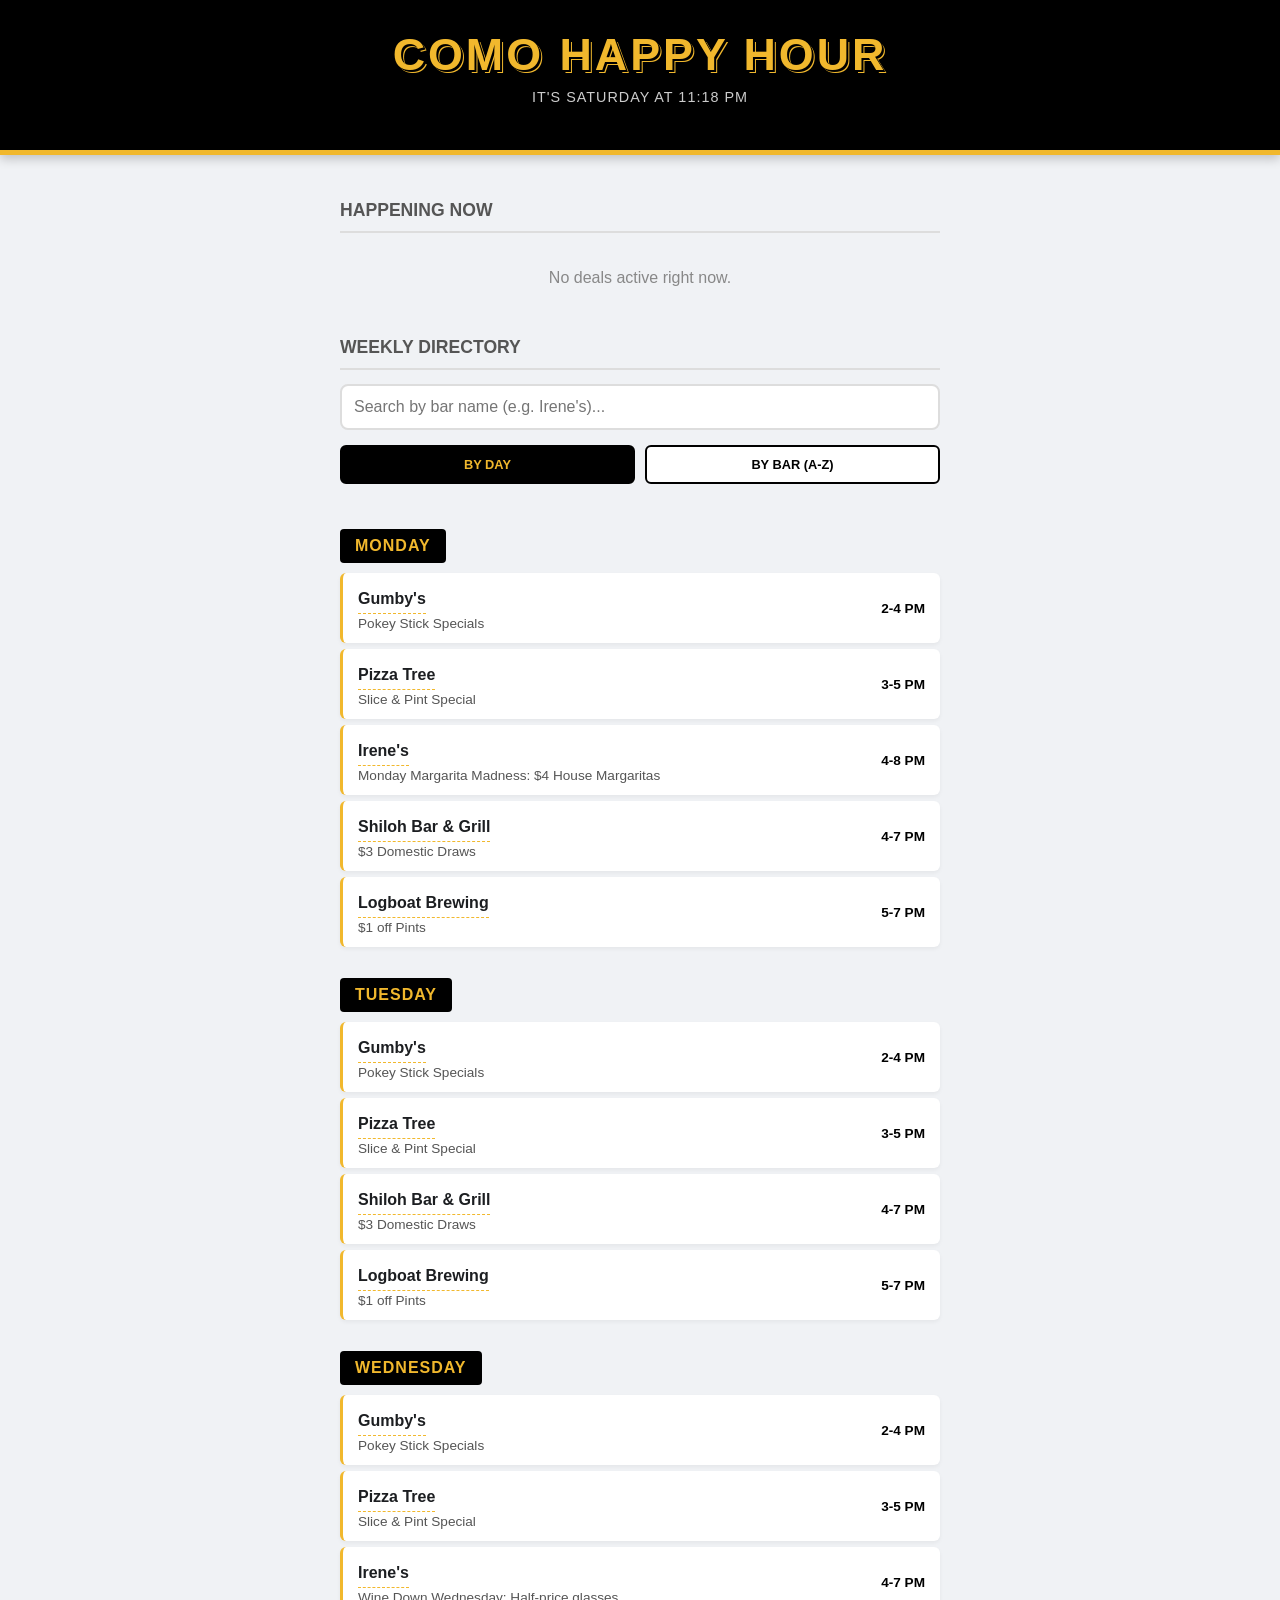
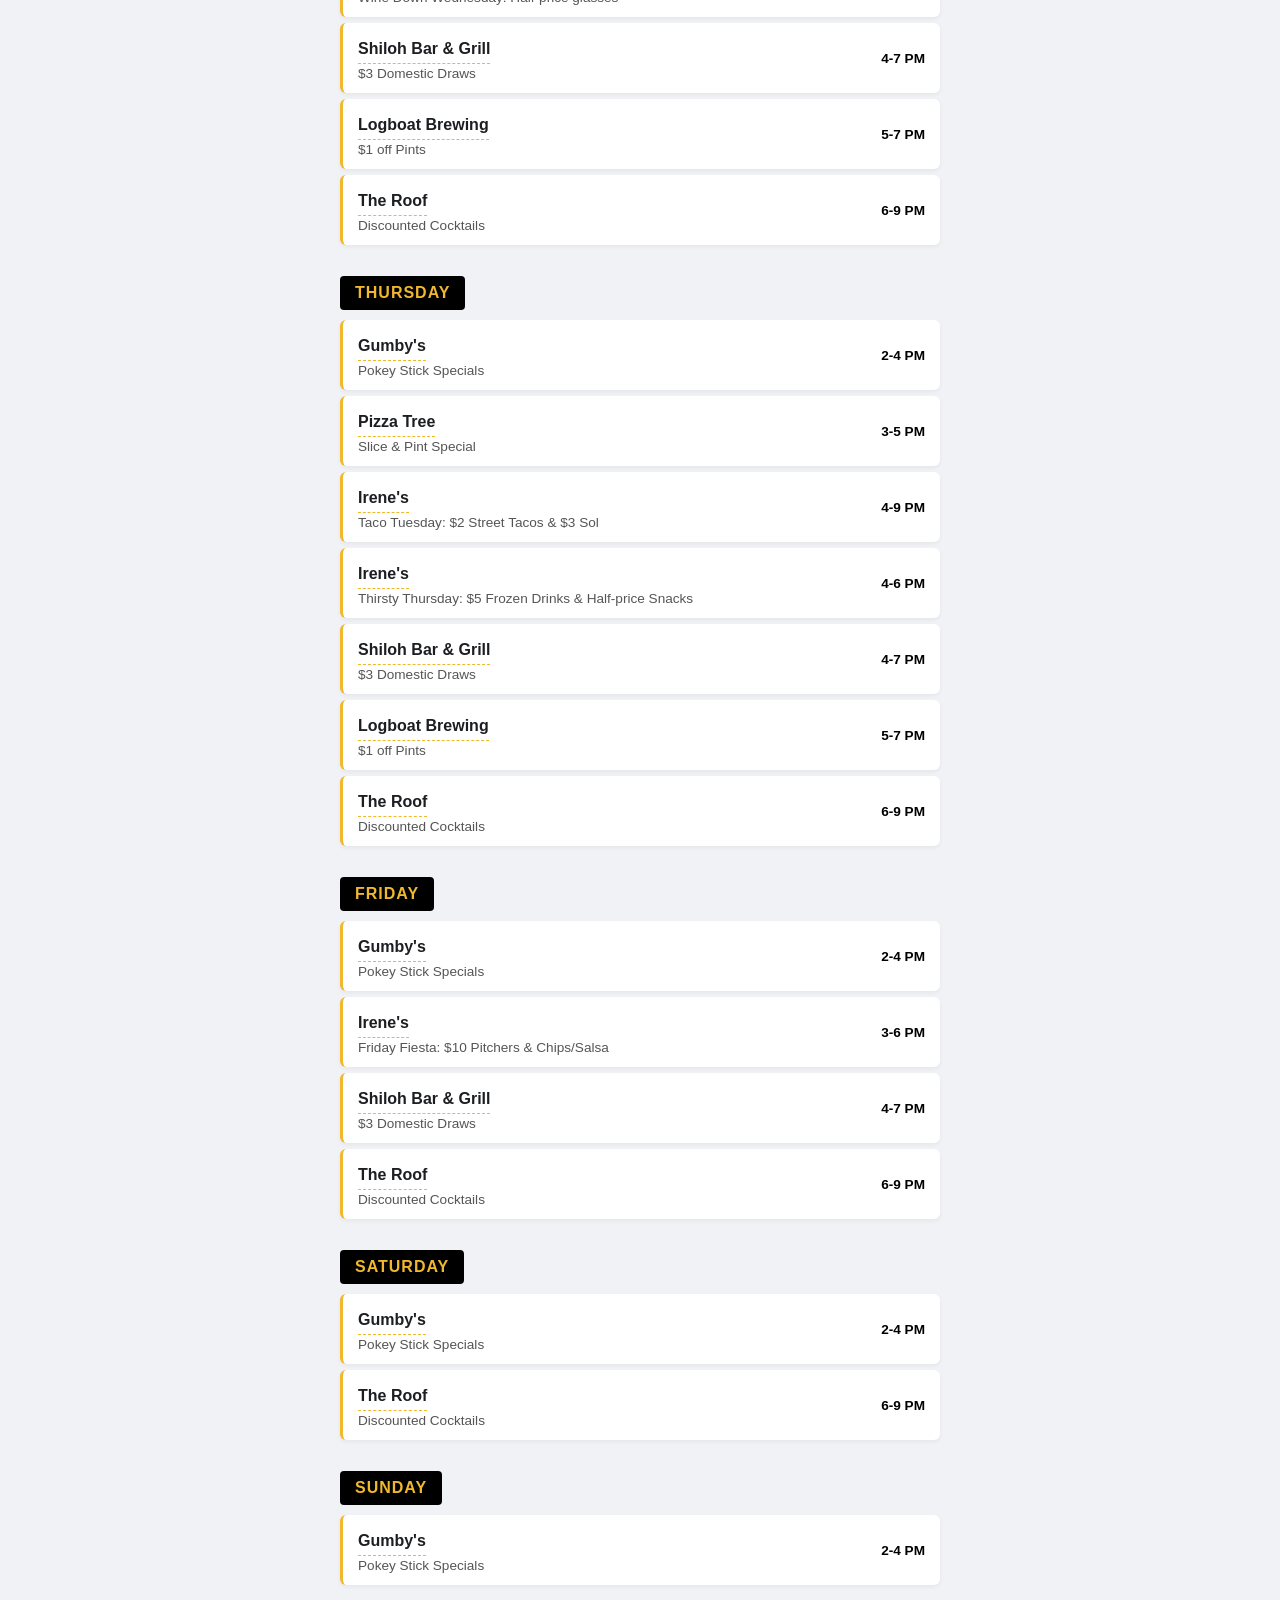
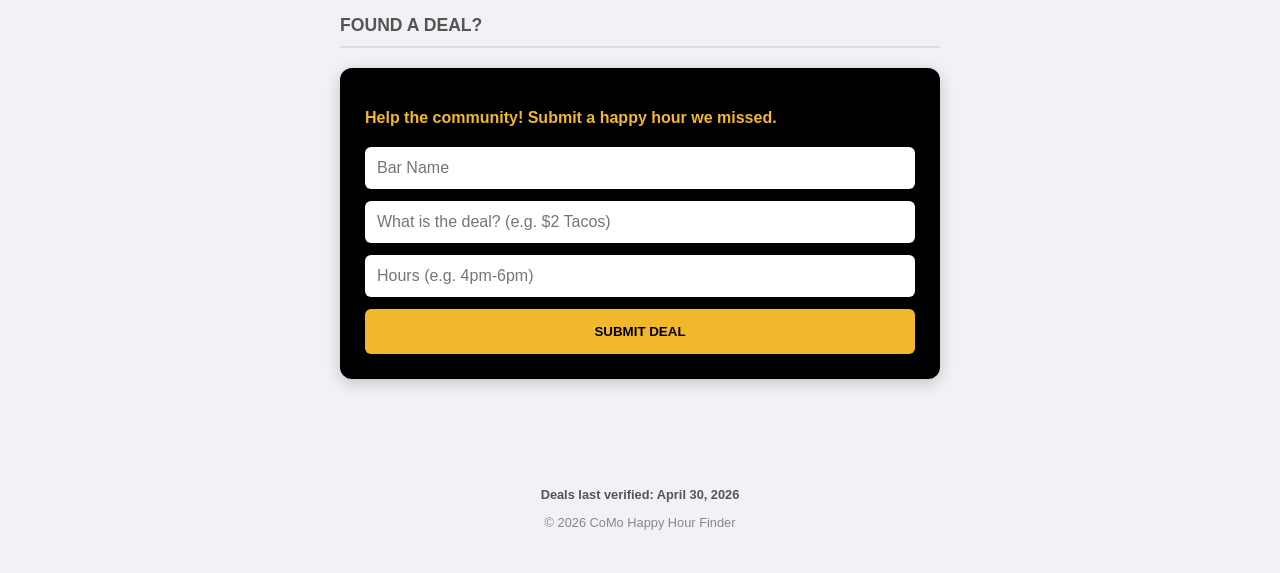
==== index.html @ f2991eb2 "Add files via upload" ====
<!DOCTYPE html>
<html lang="en">
<head>
    <meta charset="UTF-8">
    <meta name="viewport" content="width=device-width, initial-scale=1.0">
    <title>CoMo Happy Hour Finder</title>
    <link rel="stylesheet" href="style.css">

    <link rel="icon" type="image/png" href="favicon.png">
</head>
<body>

    <header>
        <h1>CoMo Happy Hour</h1>
        <p id="current-time">Detecting time...</p>
    </header>

    <main>
        <section id="active-section">
            <h2 class="section-title">Happening Now</h2>
            <div id="happy-hour-list">
                </div>
        </section>

        <section id="upcoming-section">
            <div id="upcoming-list">
                </div>
        </section>

        <section id="directory-section">
            <h2 class="section-title">Weekly Directory</h2>
            
            <div class="search-container">
                <input type="text" id="directory-search" placeholder="Search by bar name (e.g. Irene's)...">
            </div>

            <div class="directory-controls">
                <button id="view-by-day" class="toggle-btn active">By Day</button>
                <button id="view-by-bar" class="toggle-btn">By Bar (A-Z)</button>
            </div>

            <div id="full-directory">
                </div>
        </section>

        <section id="submission-section">
            <h2 class="section-title">Found a Deal?</h2>
            <div class="submission-card">
                <p>Help the community! Submit a happy hour we missed.</p>
                <form action="https://formspree.io/f/your-unique-id" method="POST" id="deal-form">
                    <input type="text" name="barName" placeholder="Bar Name" required>
                    <input type="text" name="dealDetails" placeholder="What is the deal? (e.g. $2 Tacos)" required>
                    <input type="text" name="hours" placeholder="Hours (e.g. 4pm-6pm)" required>
                    <button type="submit">Submit Deal</button>
                </form>
            </div>
        </section>
    </main>

    <footer>
        <p id="update-date">Loading verification date...</p>
        <p>© 2026 CoMo Happy Hour Finder</p>
    </footer>

    <script src="script.js"></script>
</body>
</html>
---- style.css ----
body {
    font-family: -apple-system, BlinkMacSystemFont, "Segoe UI", Roboto, Helvetica, Arial, sans-serif;
    background-color: #f0f2f5;
    margin: 0;
    padding: 0;
    color: #1c1e21;
}

header {
    background-color: #000000;
    color: #F1B82D;
    padding: 30px 20px;
    text-align: center;
    box-shadow: 0 4px 10px rgba(0,0,0,0.2);
    border-bottom: 5px solid #F1B82D;
}

header h1 {
    margin: 0;
    font-size: 2.8rem; /* Increased from 2.2rem for more impact */
    font-weight: 900;
    text-transform: uppercase;
    letter-spacing: 3px; /* Slightly more space between letters for a pro look */
    color: #F1B82D;
    line-height: 1.1;
    
    /* THE VARSITY SHADOW:
       1. Hard black outline for clarity
       2. Gold 'glow' to bridge the colors
       3. Deep black drop shadow for 3D depth
    */
    text-shadow: 
        1px 1px 0px #000, 
        2px 2px 0px #000,
        3px 3px 0px #F1B82D, 
        4px 4px 0px rgba(0, 0, 0, 0.5),
        6px 6px 10px rgba(0, 0, 0, 0.8);
}

/* Let's also give the 'Detecting time' text a little more breathing room now */
#current-time {
    margin-top: 15px;
    letter-spacing: 1px;
    text-transform: uppercase;
    font-size: 0.8rem;
    opacity: 0.8;
}

#current-time {
    margin-top: 10px;
    color: white;
    font-size: 0.9rem;
    font-weight: 500;
}

main {
    padding: 15px;
    max-width: 600px;
    margin: 0 auto;
}

.section-title {
    margin-top: 30px;
    padding-bottom: 10px;
    border-bottom: 2px solid #ddd;
    font-size: 1.1rem;
    color: #555;
    text-transform: uppercase;
    font-weight: bold;
}

.deal-card {
    background: white;
    padding: 20px;
    margin-bottom: 15px;
    border-radius: 12px;
    box-shadow: 0 4px 6px rgba(0,0,0,0.05);
    display: flex;
    flex-direction: column;
    border-left: 6px solid #000000;
}

.deal-card.upcoming {
    border-left: 6px solid #888;
    background-color: #fafafa;
}

.deal-card h2 { margin: 0 0 8px 0; font-size: 1.4rem; }

.time-badge {
    background-color: #F1B82D;
    color: #000;
    padding: 6px 12px;
    border-radius: 6px;
    font-size: 0.8rem;
    font-weight: bold;
    align-self: flex-start;
    margin-top: 10px;
    text-transform: uppercase;
}

.time-badge.gray { background-color: #eee; color: #666; }

.directory-card {
    background: #fff;
    padding: 15px;
    margin-bottom: 10px;
    border-radius: 8px;
    display: flex;
    justify-content: space-between;
    align-items: center;
    border-left: 3px solid #ddd;
}

.directory-name { font-weight: bold; }
.directory-days { font-size: 0.75rem; color: #777; }

.submission-card {
    background: #000; /* Mizzou Black */
    color: #fff;
    padding: 25px;
    border-radius: 12px;
    margin-top: 20px;
    box-shadow: 0 4px 15px rgba(0,0,0,0.2);
}

.submission-card p {
    margin-bottom: 20px;
    color: #F1B82D; /* Mizzou Gold */
    font-weight: bold;
}

.map-link {
    display: inline-block;
    padding: 5px 0; /* Makes the "tap target" taller for thumbs */
    color: inherit;
    text-decoration: none;
    border-bottom: 2px solid #F1B82D; /* Thicker line looks better on mobile */
}

#deal-form {
    display: flex;
    flex-direction: column;
    gap: 12px;
}

#deal-form input {
    padding: 12px;
    border-radius: 6px;
    border: none;
    font-size: 1rem;
}

#deal-form button {
    background-color: #F1B82D;
    color: #000;
    border: none;
    padding: 15px;
    border-radius: 6px;
    font-weight: 900;
    text-transform: uppercase;
    cursor: pointer;
    transition: transform 0.2s;
}

#deal-form button:hover {
    transform: scale(1.02);
    background-color: #ffd26b;
}

.day-header {
    background-color: #000;
    color: #F1B82D;
    padding: 8px 15px;
    margin-top: 25px;
    margin-bottom: 10px;
    font-size: 1rem;
    text-transform: uppercase;
    letter-spacing: 1px;
    border-radius: 4px;
    display: inline-block; /* Makes the black background only as wide as the text */
}

.directory-controls {
    display: flex;
    gap: 10px;
    margin-bottom: 20px;
    justify-content: center;
}

.toggle-btn {
    flex: 1;
    padding: 10px;
    border: 2px solid #000;
    background: #fff;
    font-weight: bold;
    cursor: pointer;
    border-radius: 6px;
    transition: 0.2s;
    text-transform: uppercase;
    font-size: 0.8rem;
}

.search-container {
    margin-bottom: 15px;
}

#directory-search {
    width: 100%;
    padding: 12px;
    border: 2px solid #ddd;
    border-radius: 8px;
    font-size: 1rem;
    box-sizing: border-box; /* Ensures padding doesn't break the width */
    outline: none;
    transition: border-color 0.2s;
}

#directory-search:focus {
    border-color: #F1B82D; /* Mizzou Gold focus ring */
}

.toggle-btn.active {
    background: #000;
    color: #F1B82D;
}

.map-link {
    color: inherit;
    text-decoration: none;
    border-bottom: 1px dashed #F1B82D;
}

.map-link:hover {
    color: #F1B82D;
}

/* For the A-Z view, we'll want to show the day abbreviations */
.day-tags {
    font-size: 0.7rem;
    color: #777;
    margin-top: 4px;
    font-style: italic;
}

.directory-details {
    font-size: 0.85rem;
    color: #555;
    margin-top: 2px;
}

.directory-time {
    text-align: right;
    font-size: 0.85rem;
    font-weight: bold;
    color: #000;
    min-width: 80px;
}

/* Let's make the directory cards a bit slimmer now that there are more of them */
.directory-card {
    background: #fff;
    padding: 12px 15px;
    margin-bottom: 6px;
    border-radius: 6px;
    display: flex;
    justify-content: space-between;
    align-items: center;
    border-left: 3px solid #F1B82D;
    box-shadow: 0 2px 4px rgba(0,0,0,0.05);
}


footer {
    text-align: center;
    margin-top: 50px;
    padding: 30px;
    color: #888;
    font-size: 0.8rem;
}

#update-date { font-weight: bold; color: #555; margin-bottom: 5px; }
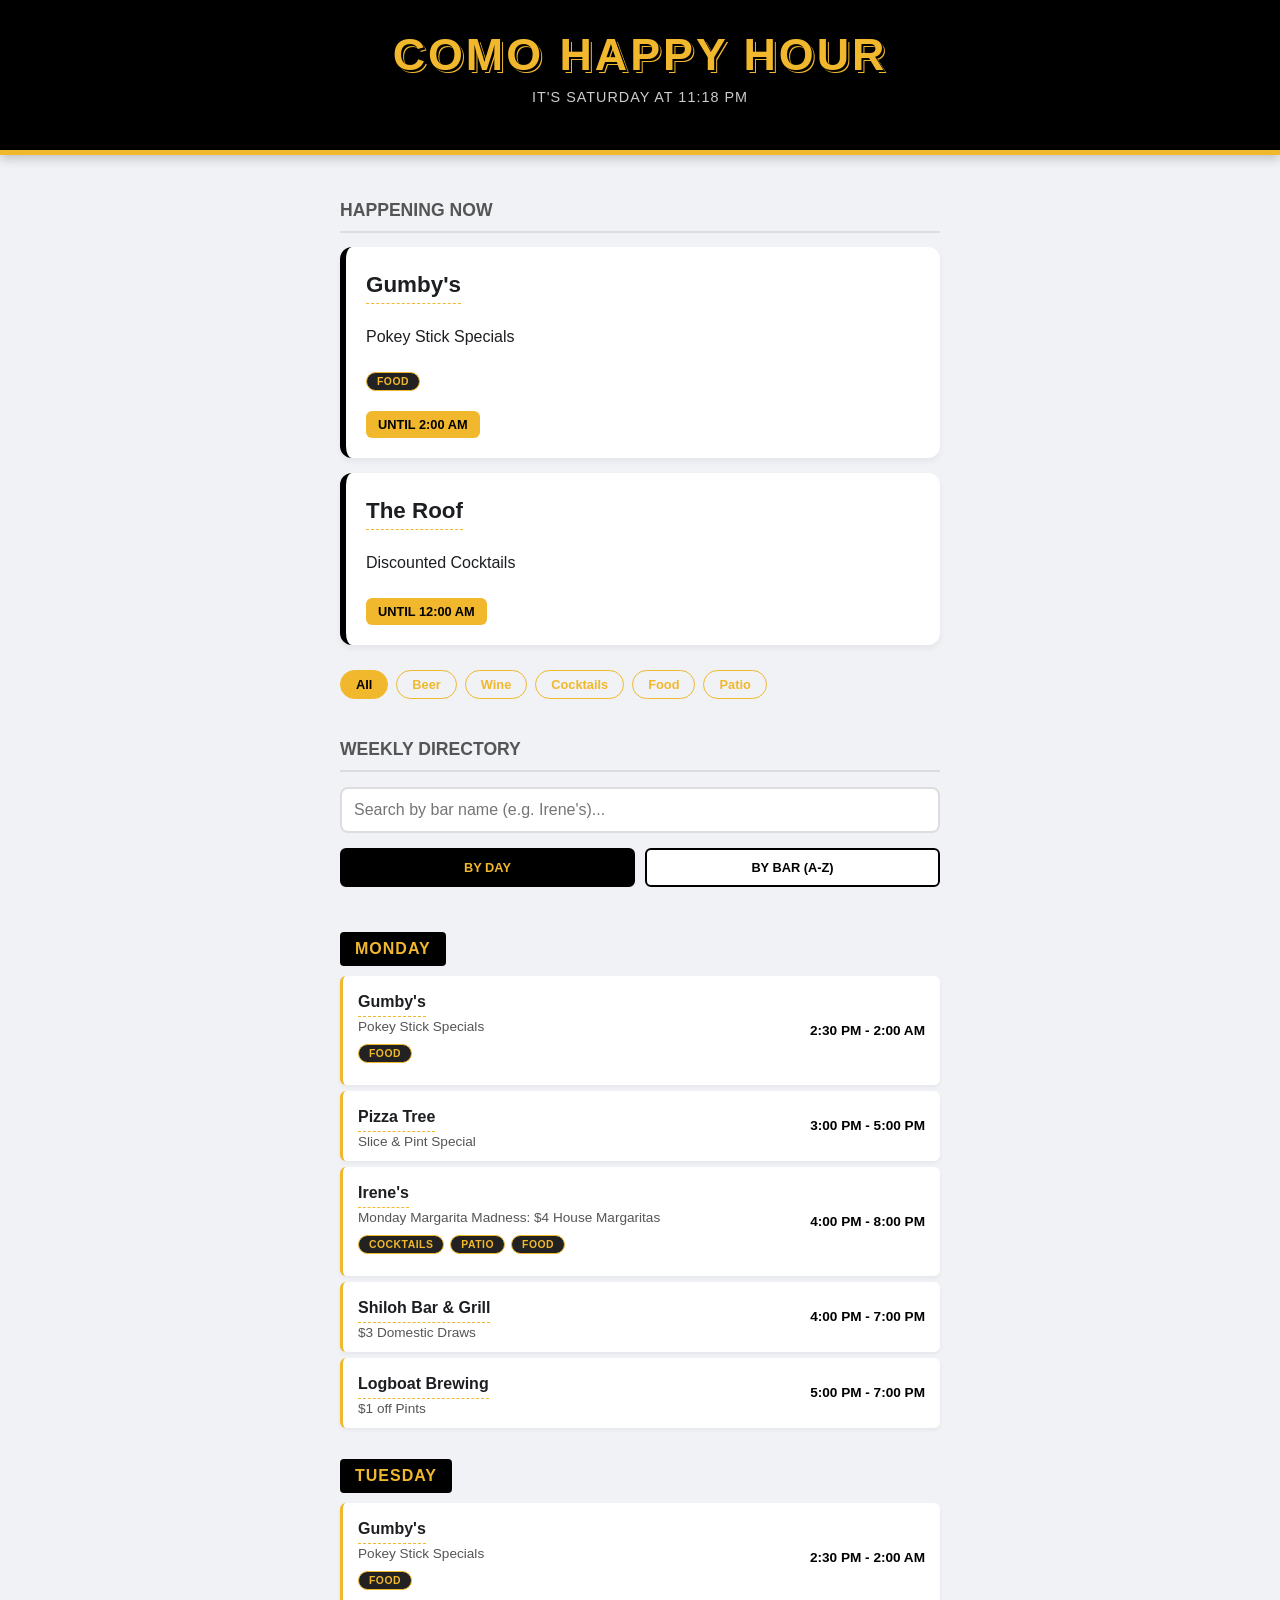
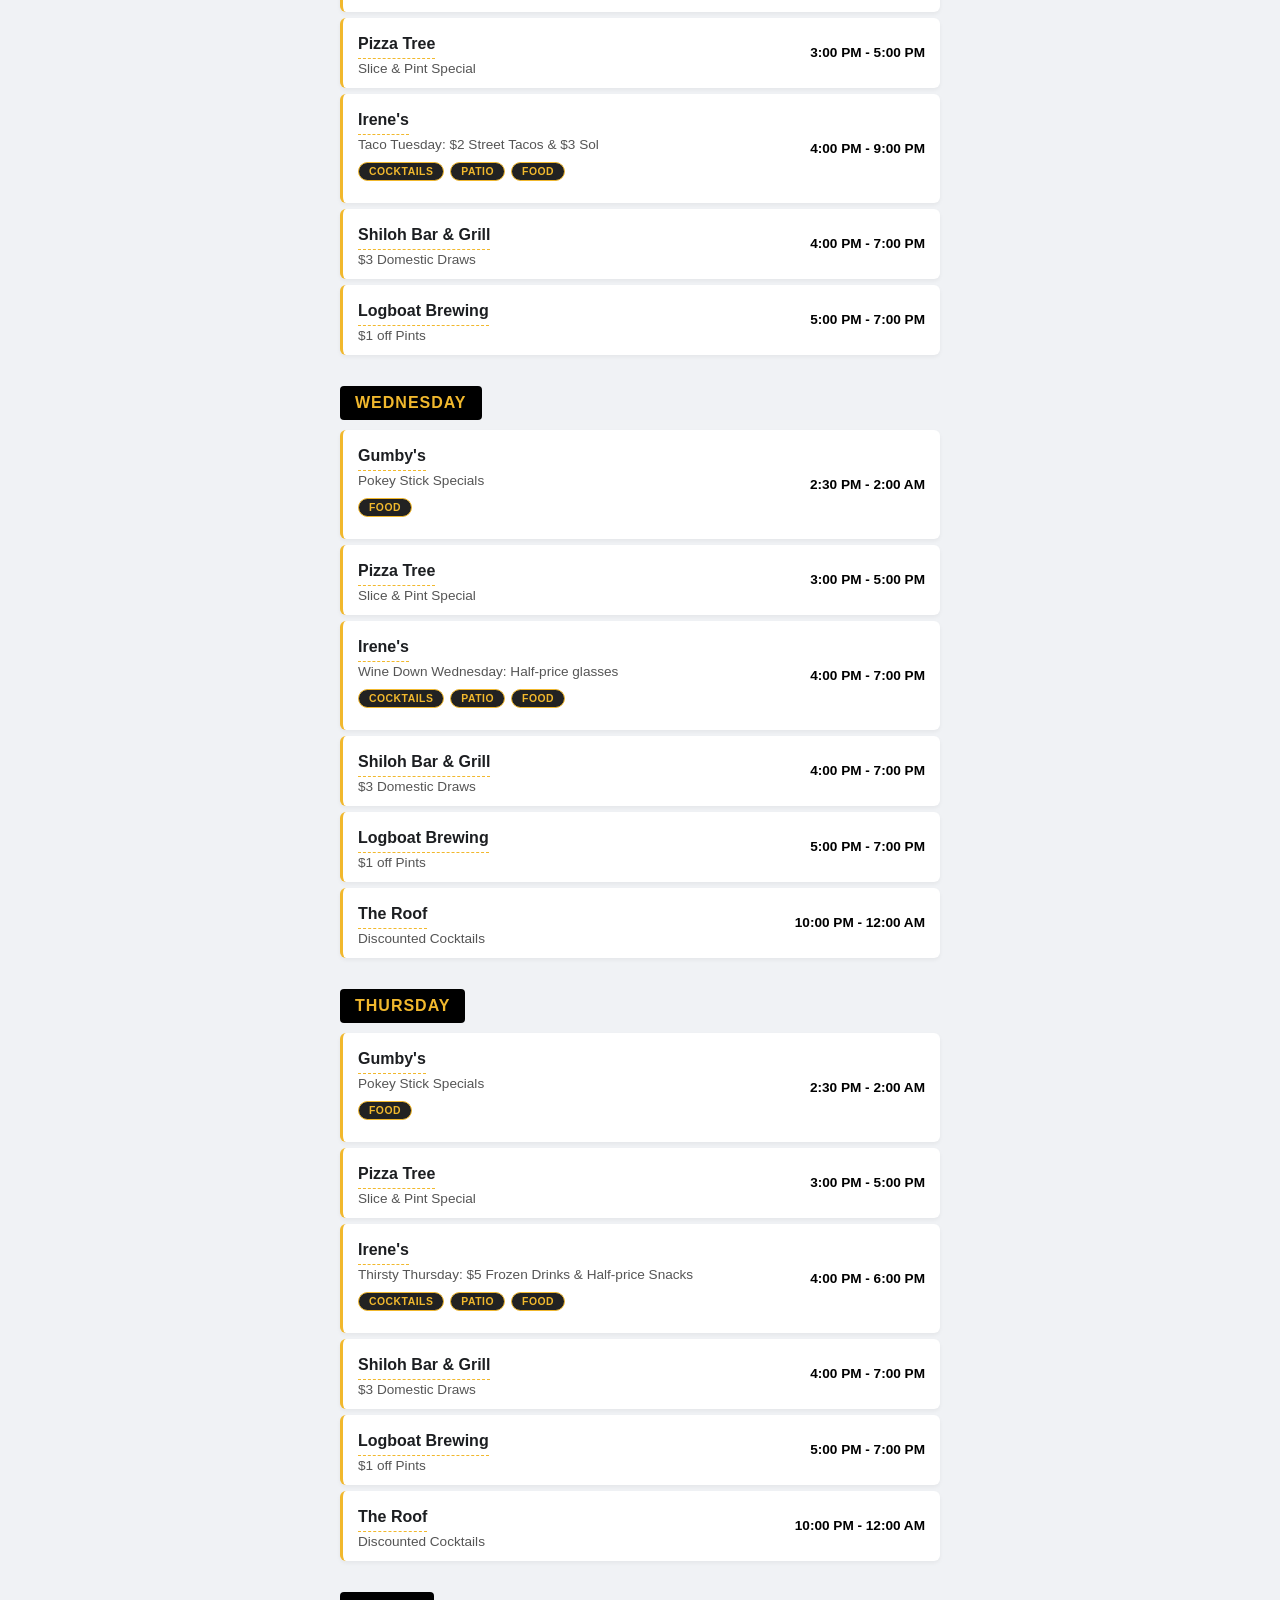
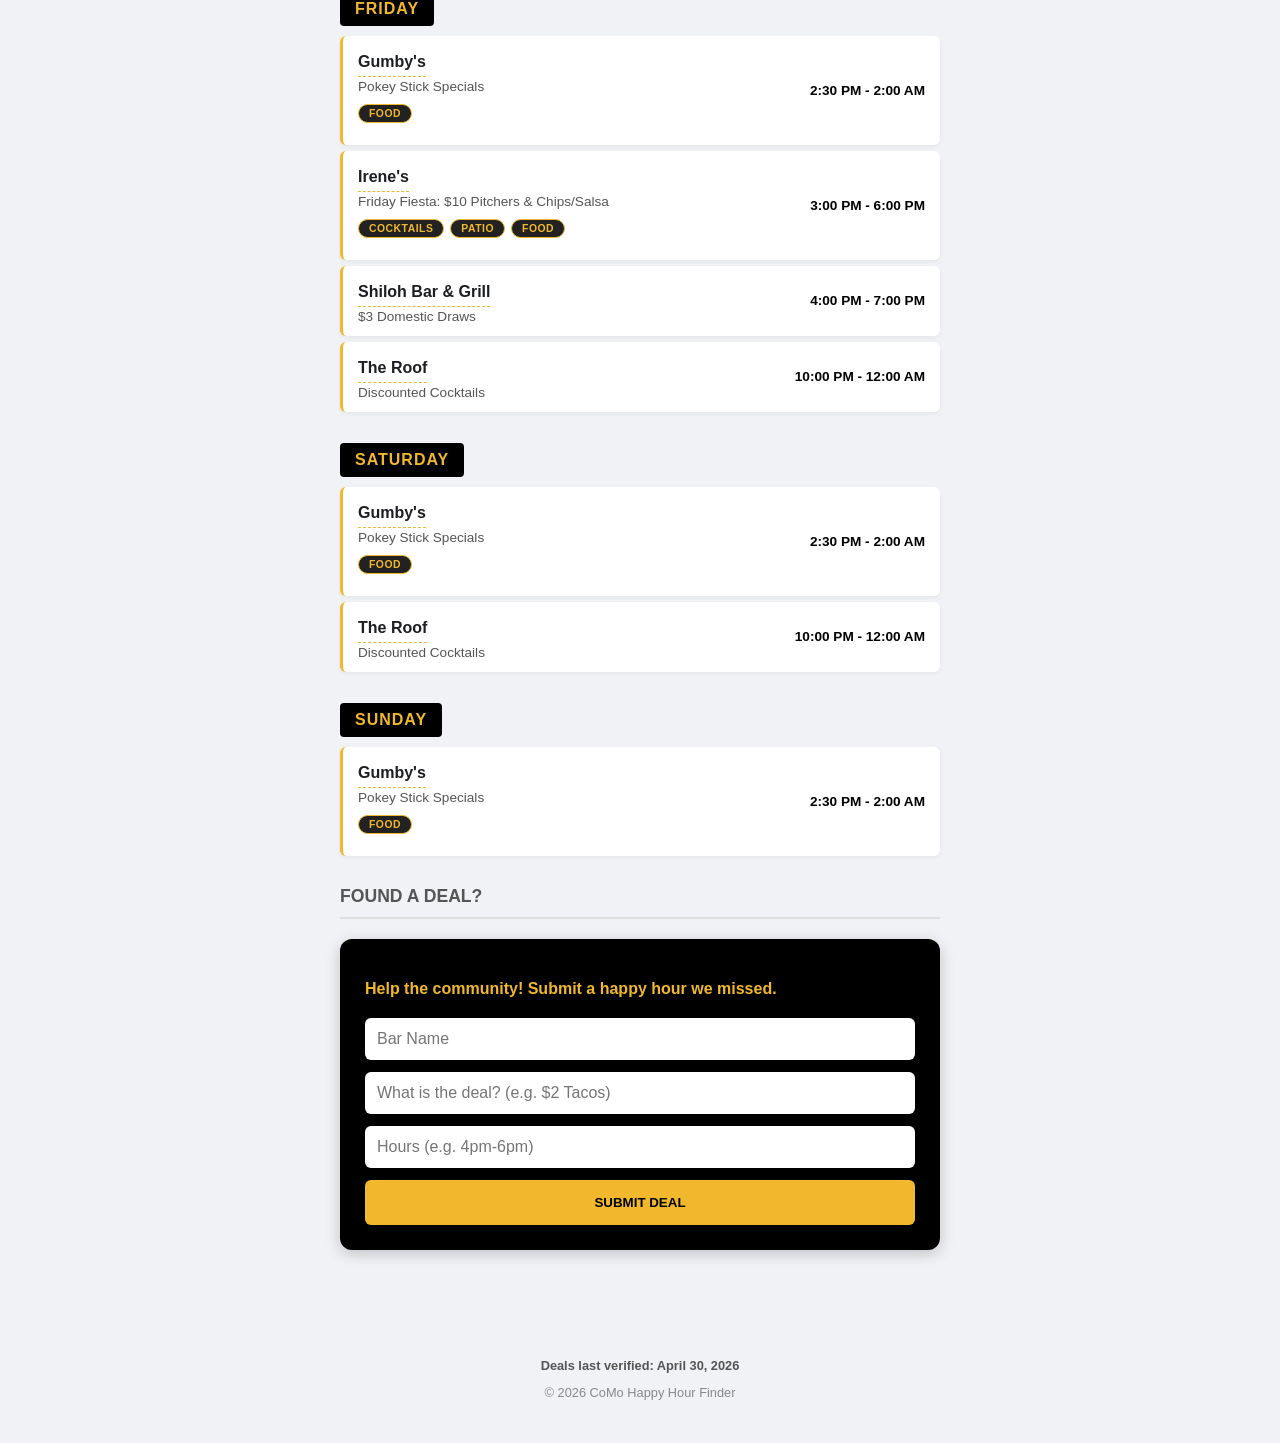
==== commit 151c3292: "Add files via upload" ====
--- a/index.html
+++ b/index.html
@@ -26,6 +26,15 @@
             <div id="upcoming-list">
                 </div>
         </section>
+
+        <div class="filter-container">
+    <button class="filter-btn active" data-tag="all">All</button>
+    <button class="filter-btn" data-tag="beer">Beer</button>
+    <button class="filter-btn" data-tag="wine">Wine</button>
+    <button class="filter-btn" data-tag="cocktails">Cocktails</button>
+    <button class="filter-btn" data-tag="food">Food</button>
+    <button class="filter-btn" data-tag="patio">Patio</button>
+</div>
 
         <section id="directory-section">
             <h2 class="section-title">Weekly Directory</h2>
--- a/style.css
+++ b/style.css
@@ -144,6 +144,50 @@
     gap: 12px;
 }
 
+.tag-container {
+    display: flex;
+    flex-wrap: wrap;
+    gap: 6px;
+    margin: 10px 0;
+}
+
+.filter-container {
+    display: flex;
+    gap: 8px;
+    overflow-x: auto; /* Allows scrolling on small phones */
+    padding: 10px 0;
+    margin-bottom: 10px;
+}
+
+.filter-btn {
+    background: transparent;
+    color: #F1B82D;
+    border: 1px solid #F1B82D;
+    padding: 6px 15px;
+    border-radius: 20px;
+    white-space: nowrap;
+    cursor: pointer;
+    font-size: 0.8rem;
+    font-weight: bold;
+}
+
+.filter-btn.active {
+    background: #F1B82D;
+    color: #000;
+}
+
+.tag-badge {
+    background: #222; /* High contrast background */
+    color: #F1B82D; /* Mizzou Gold */
+    border: 1px solid #F1B82D;
+    padding: 3px 10px;
+    border-radius: 20px;
+    font-size: 0.65rem;
+    font-weight: 800;
+    text-transform: uppercase;
+    letter-spacing: 0.5px;
+}
+
 #deal-form input {
     padding: 12px;
     border-radius: 6px;
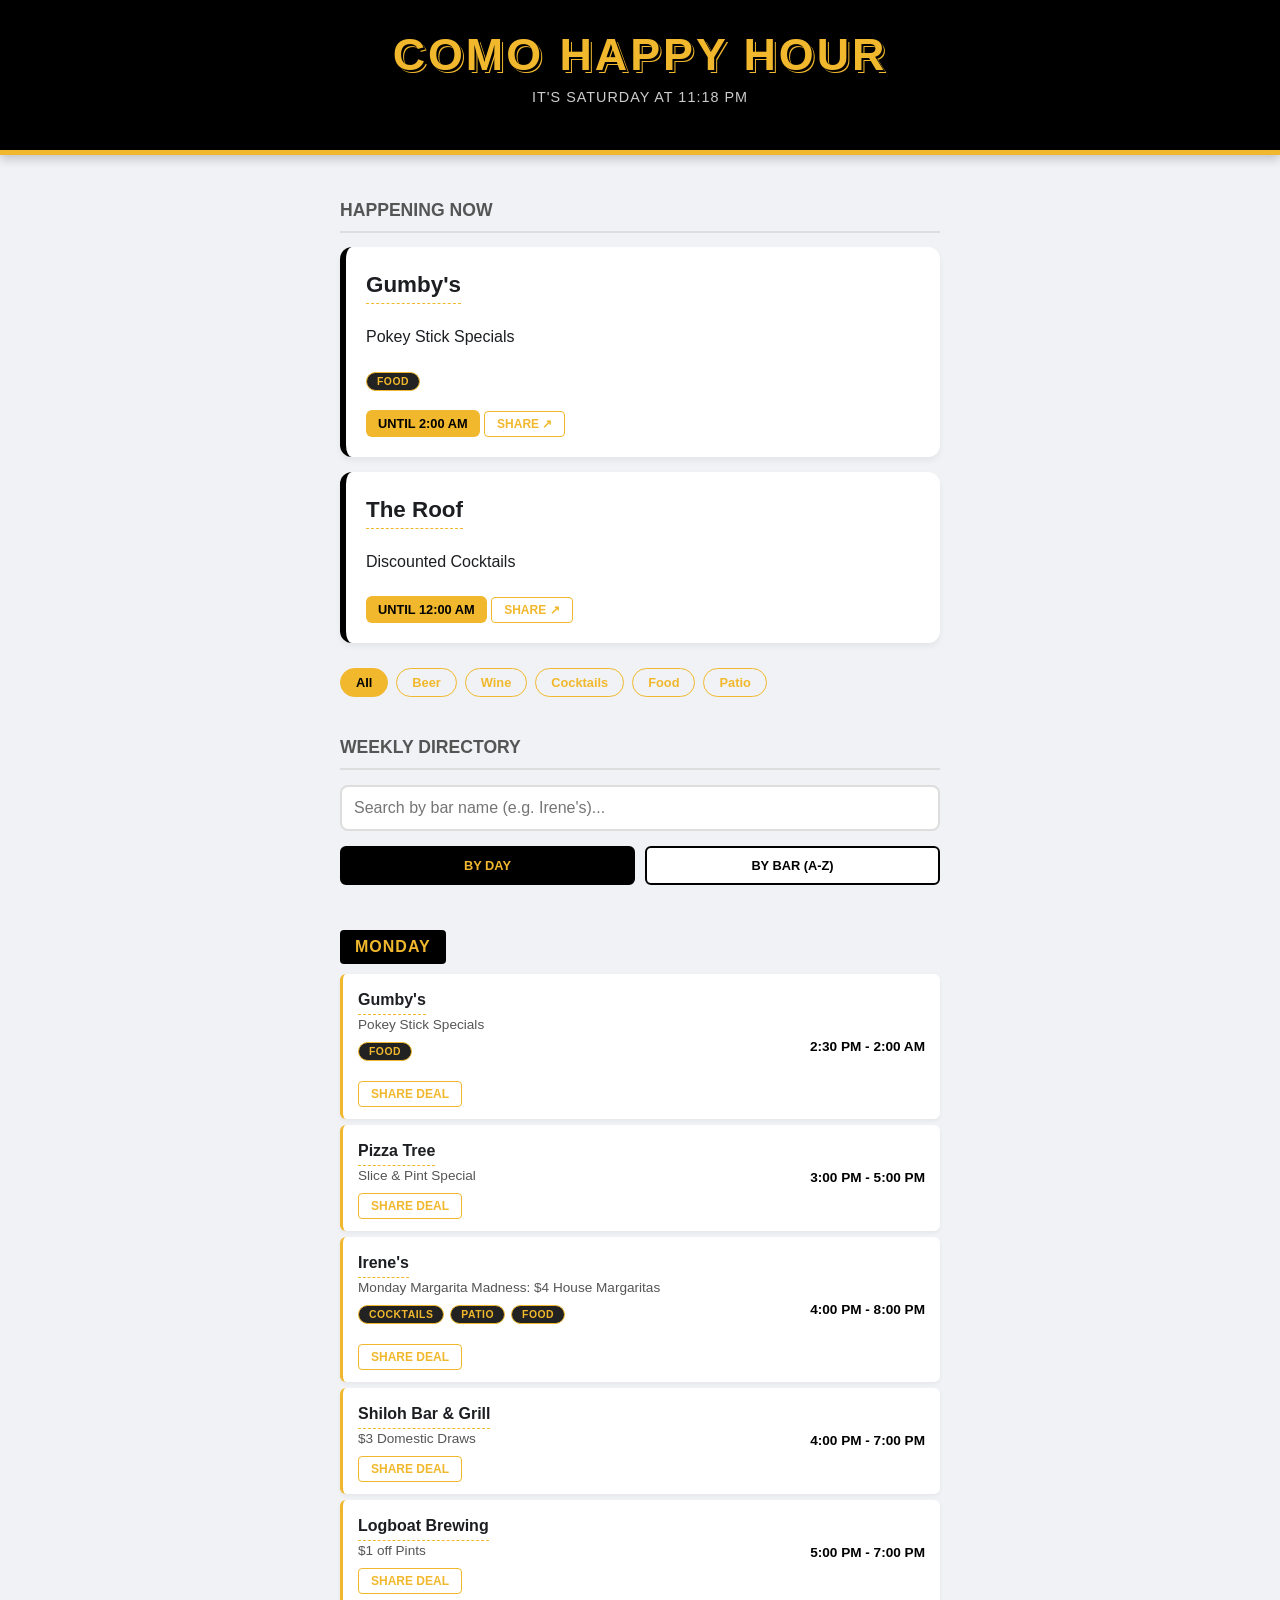
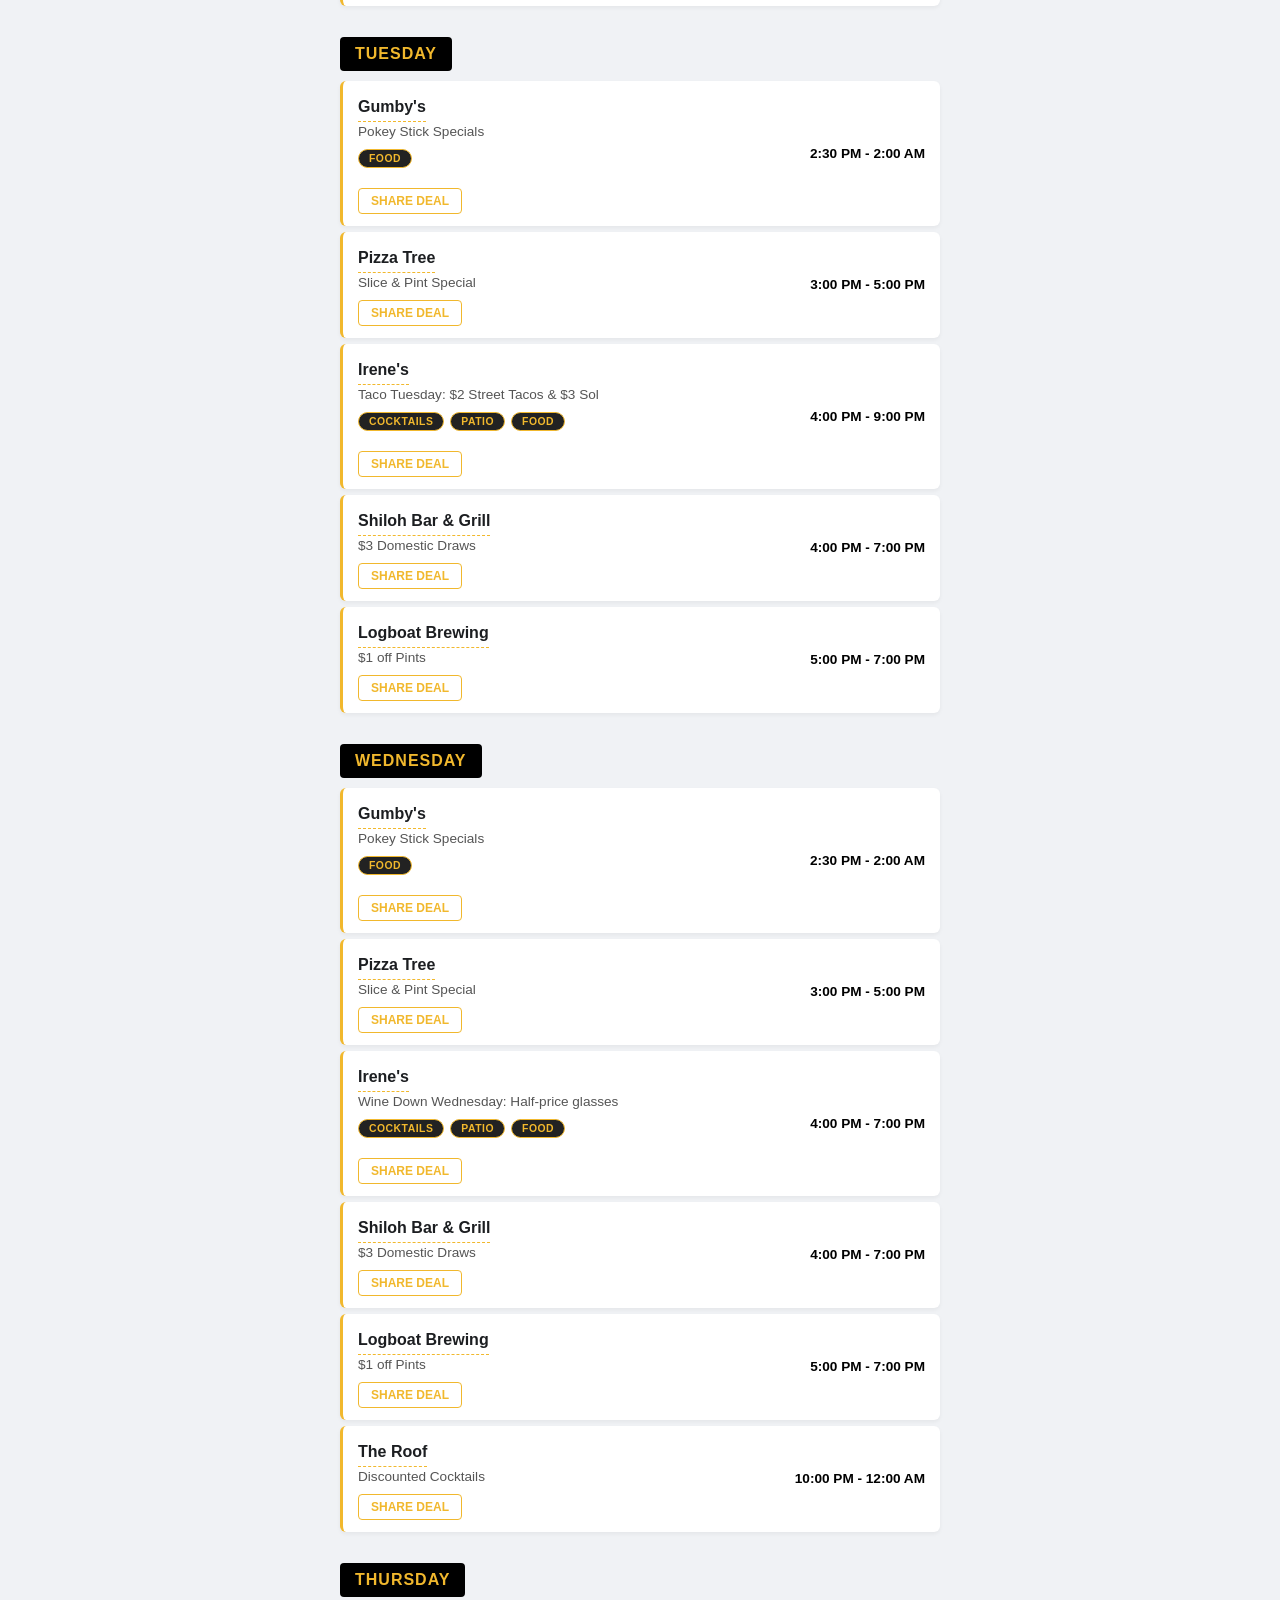
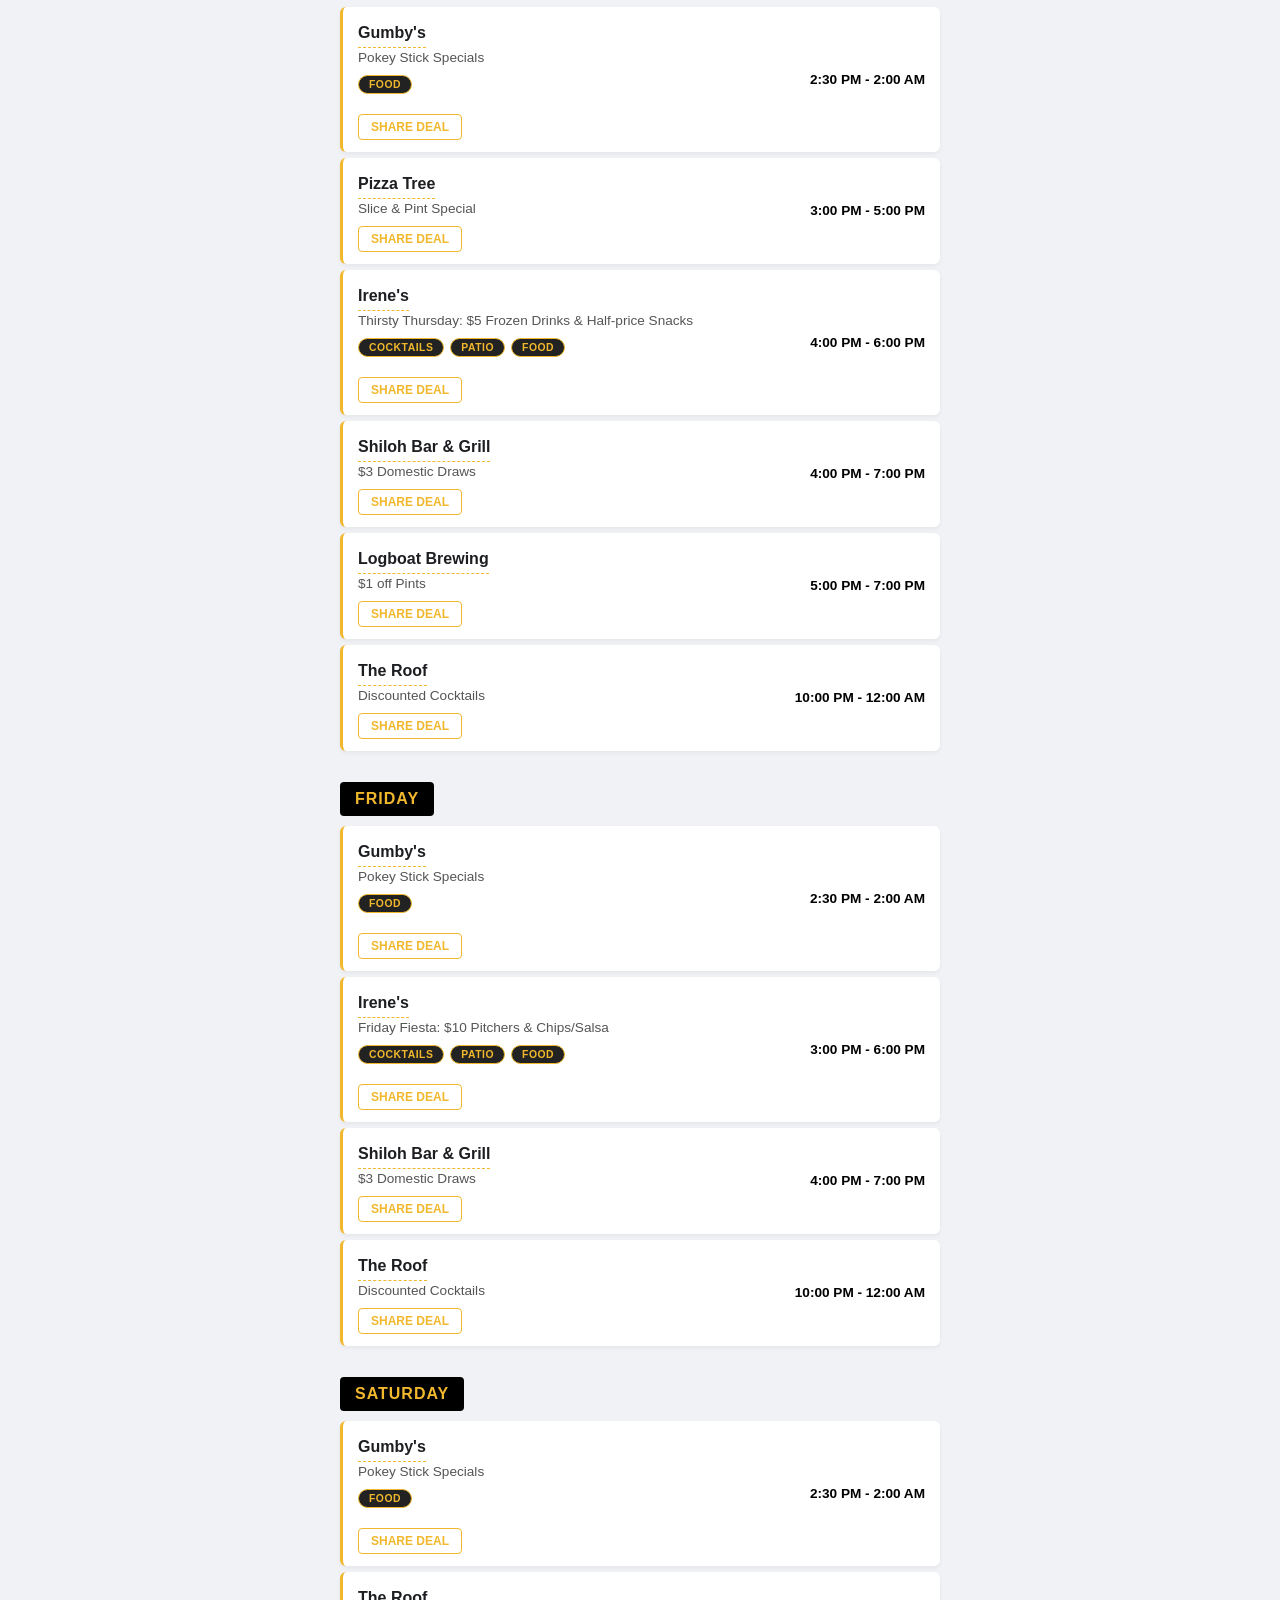
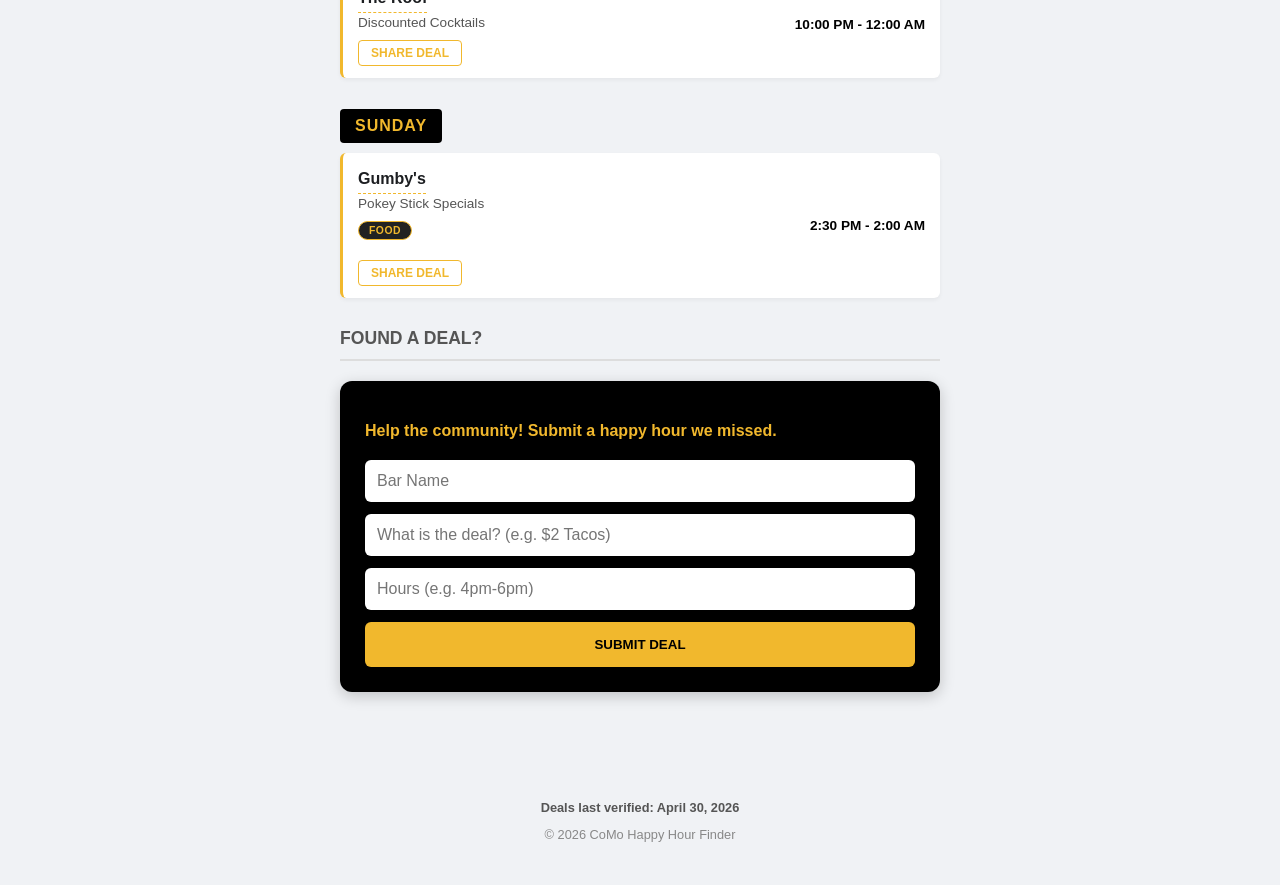
==== commit 49c4f22b: "Add files via upload" ====
--- a/index.html
+++ b/index.html
@@ -7,6 +7,11 @@
     <link rel="stylesheet" href="style.css">
 
     <link rel="icon" type="image/png" href="favicon.png">
+
+    <meta property="og:title" content="CoMo Happy Hour" />
+<meta property="og:description" content="Find the best drink and food specials in Columbia, MO." />
+<meta property="og:image" content="favicon.png" />
+
 </head>
 <body>
 
--- a/style.css
+++ b/style.css
@@ -159,6 +159,26 @@
     margin-bottom: 10px;
 }
 
+.share-btn {
+    background: transparent;
+    border: 1px solid #F1B82D;
+    color: #F1B82D;
+    padding: 5px 12px;
+    border-radius: 4px;
+    font-size: 0.75rem;
+    cursor: pointer;
+    margin-top: 10px;
+    display: inline-block;
+    font-weight: bold;
+    text-transform: uppercase;
+    transition: 0.2s;
+}
+
+.share-btn:hover {
+    background: #F1B82D;
+    color: #000;
+}
+
 .filter-btn {
     background: transparent;
     color: #F1B82D;
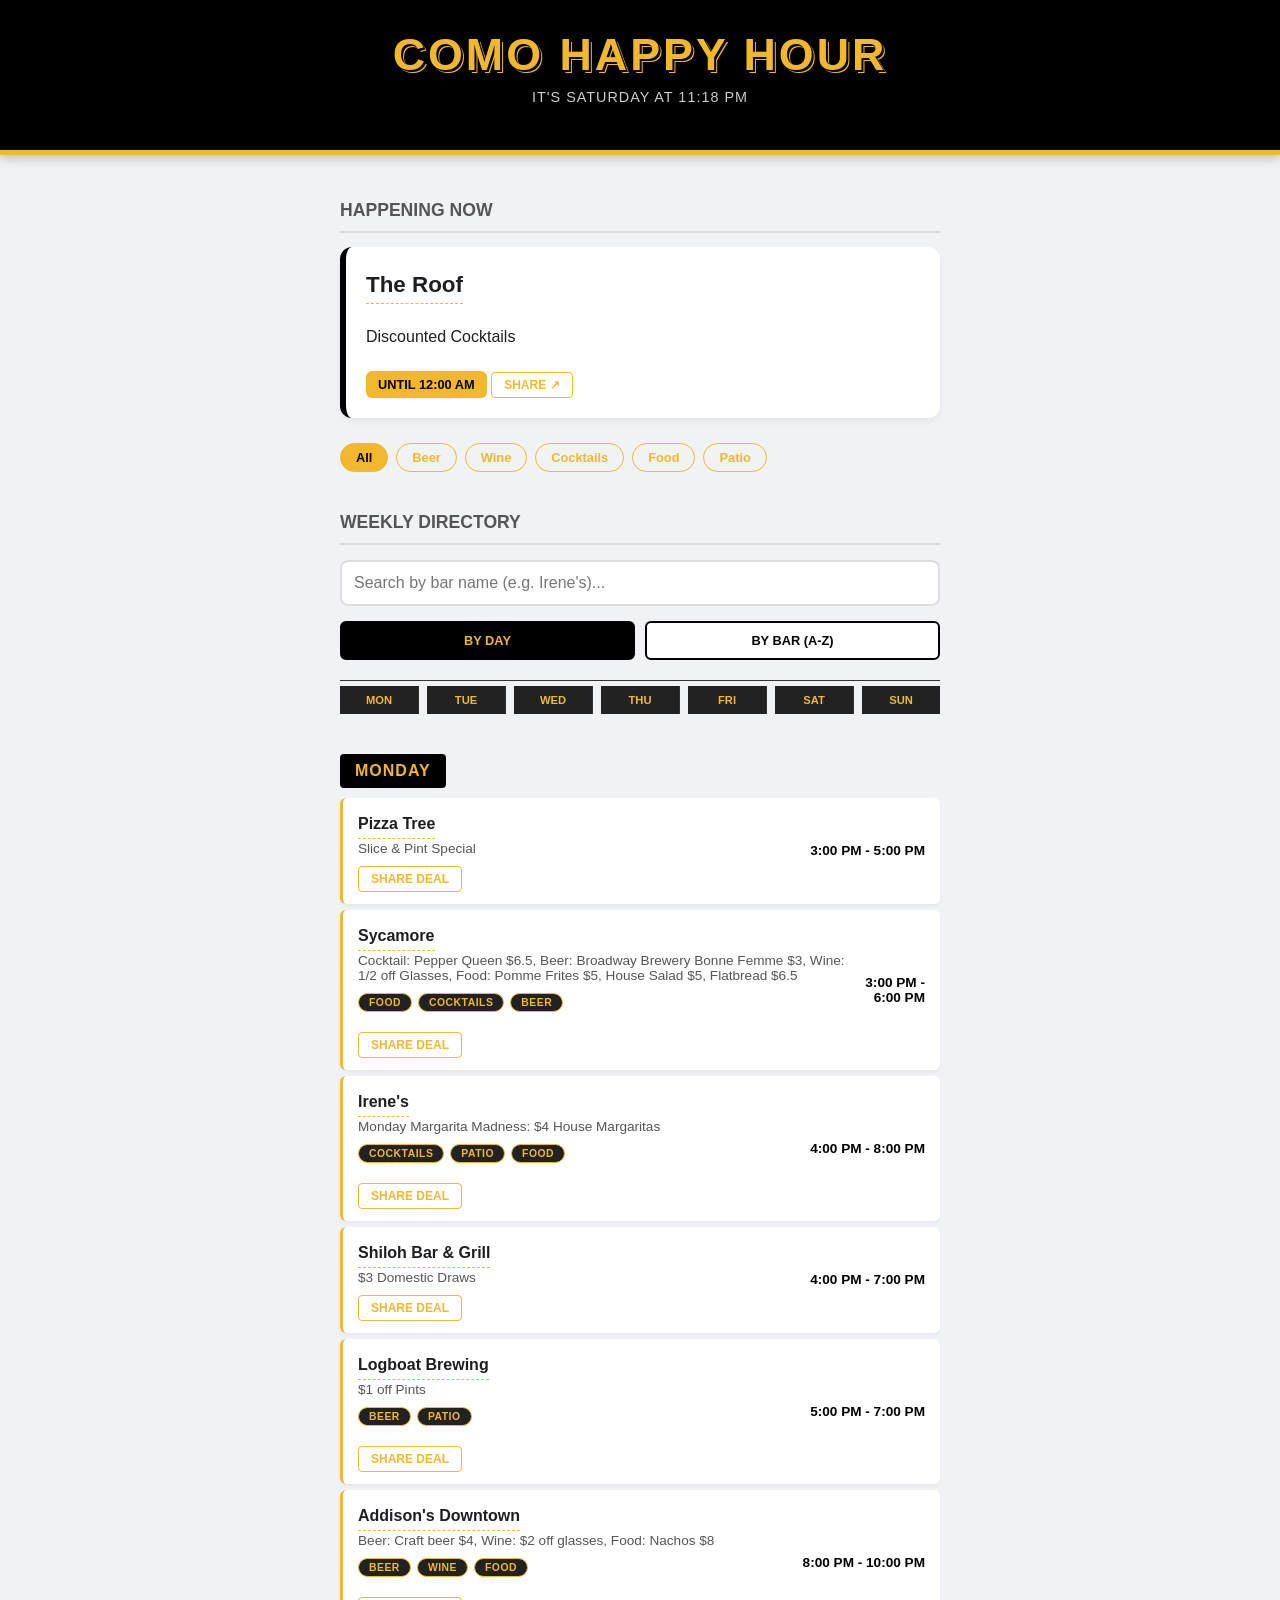
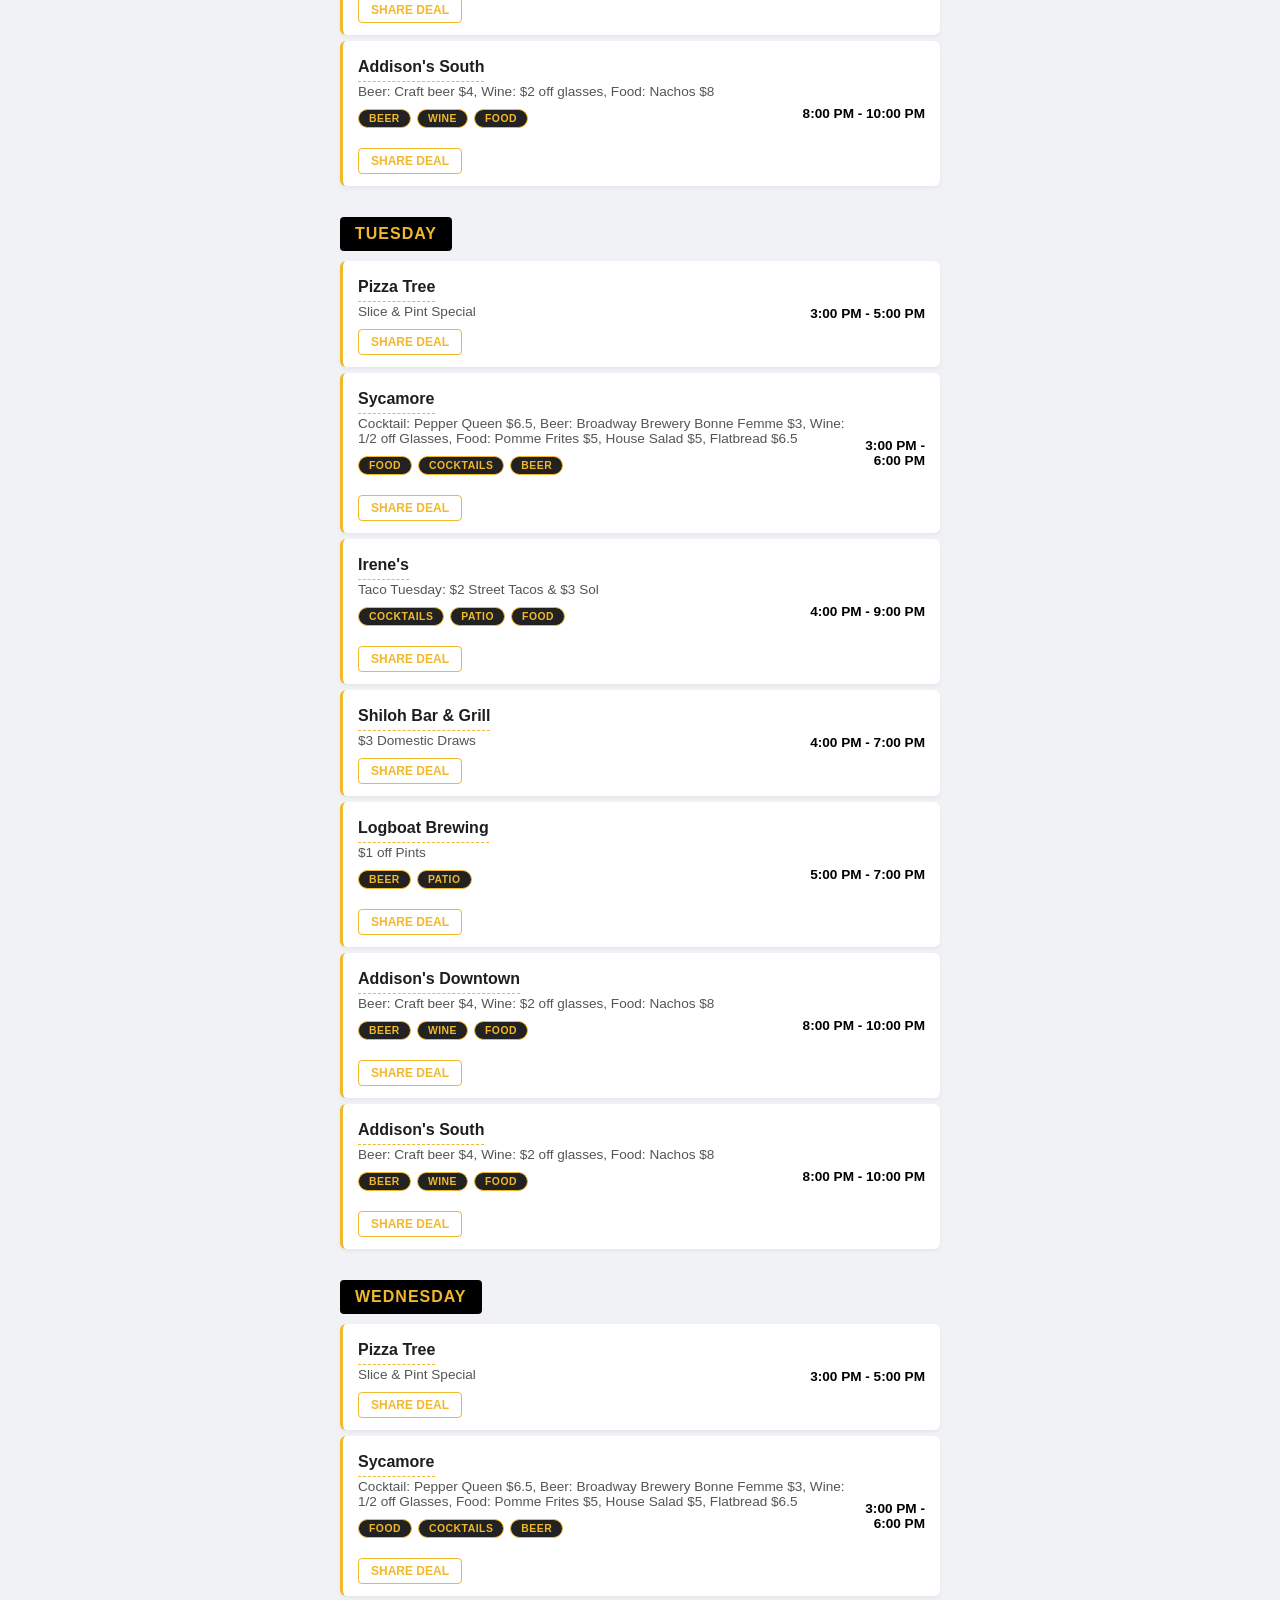
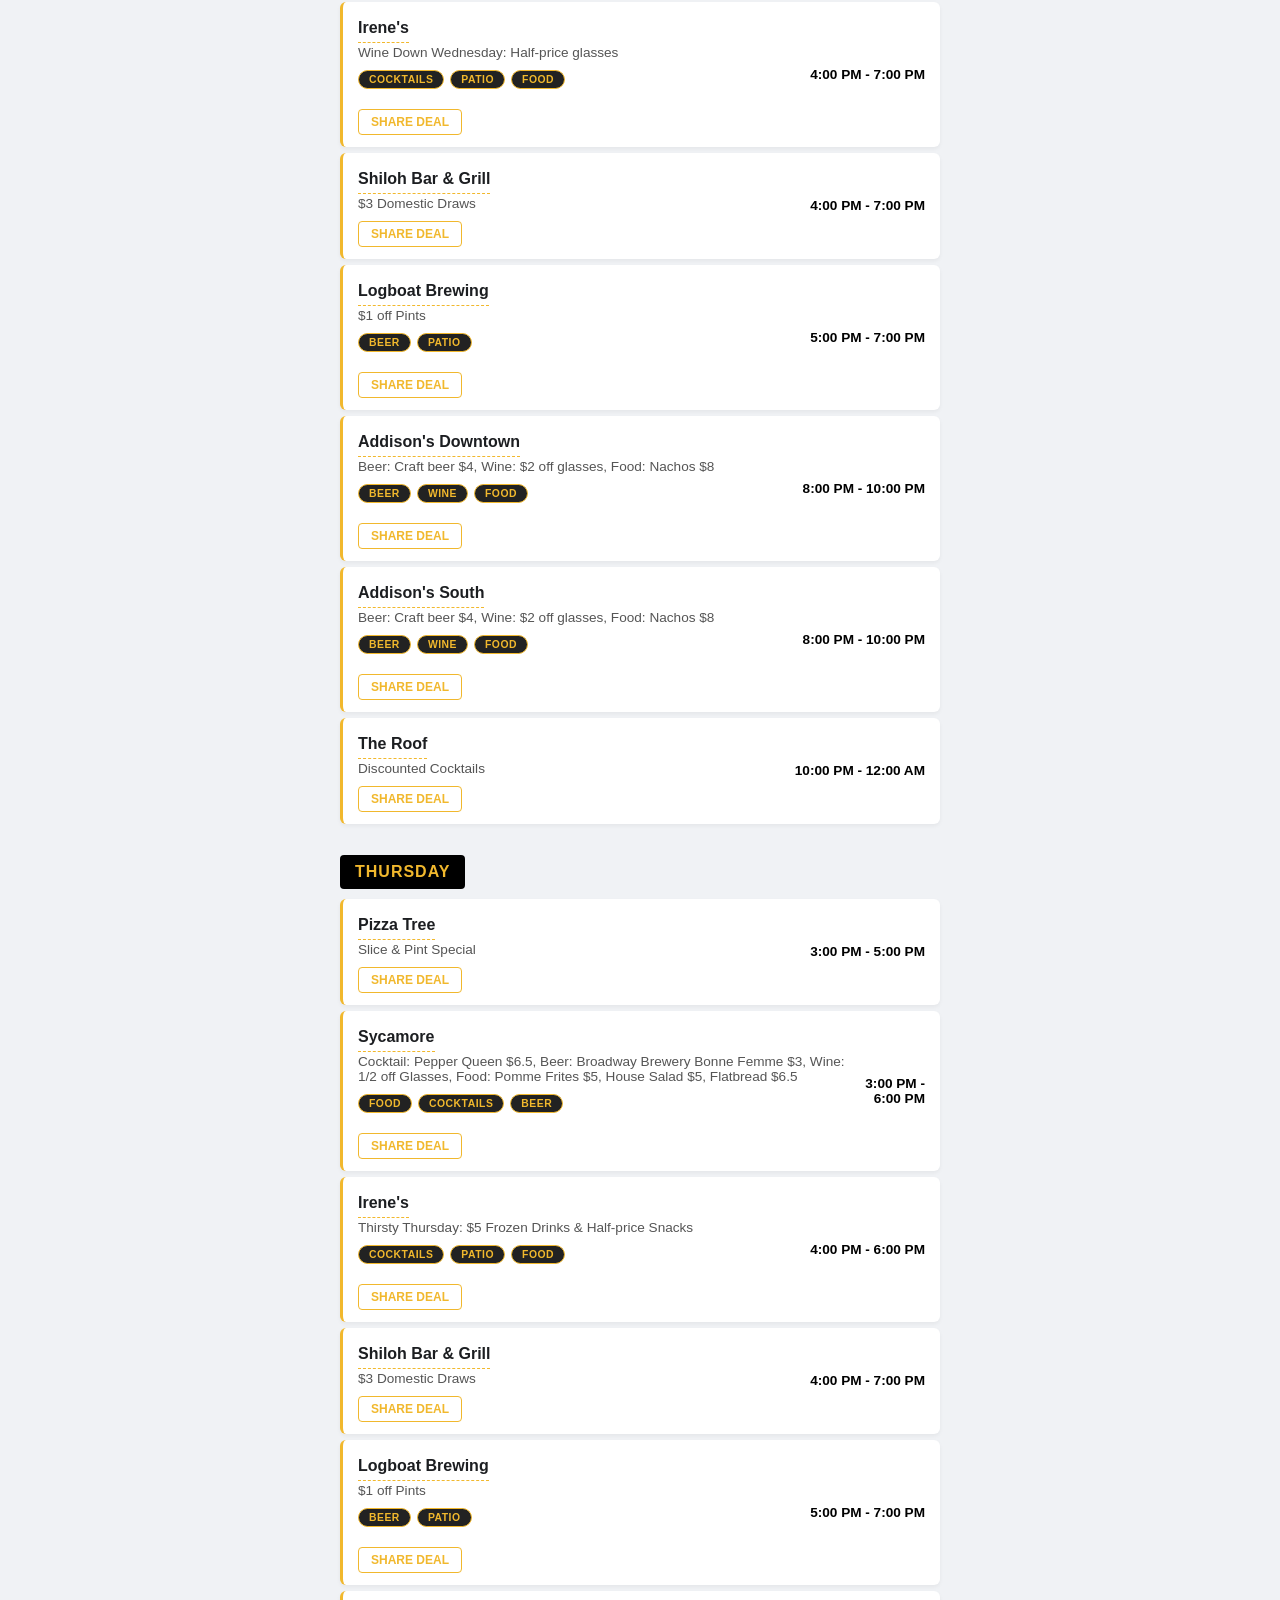
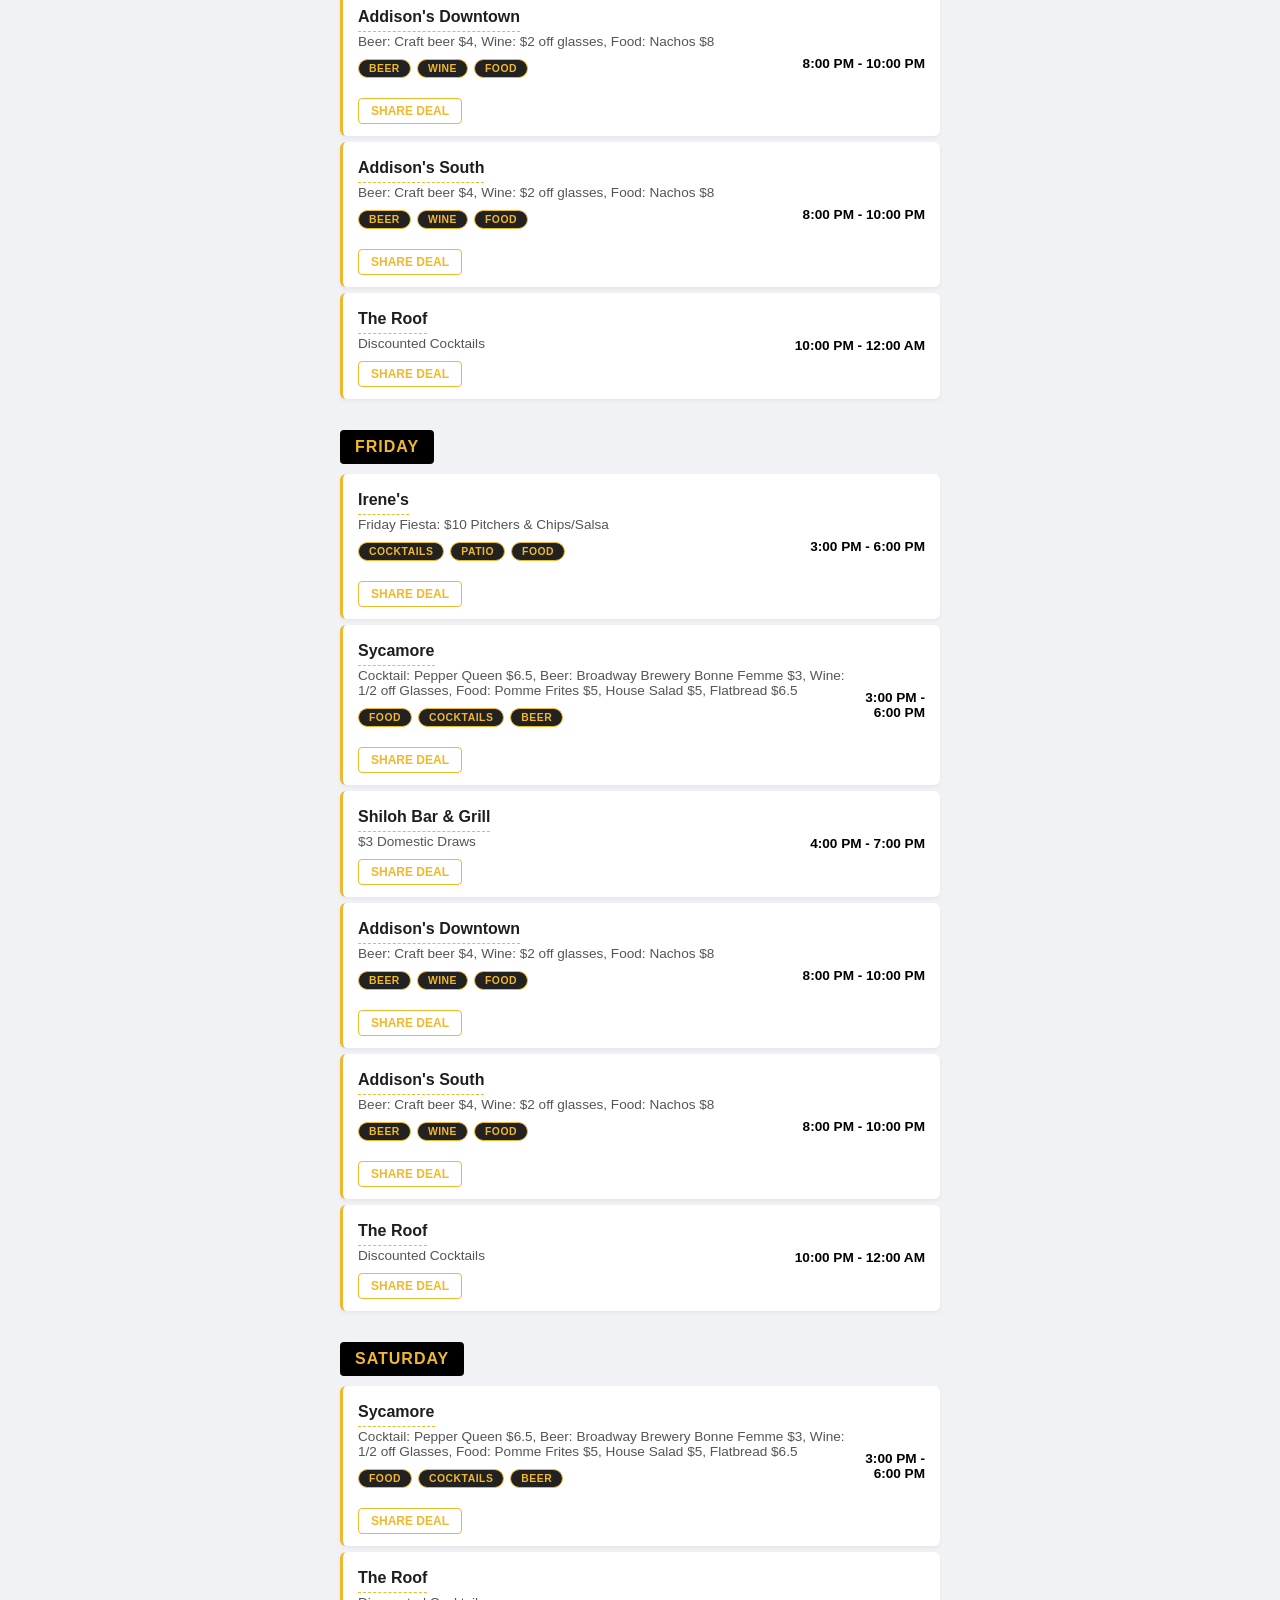
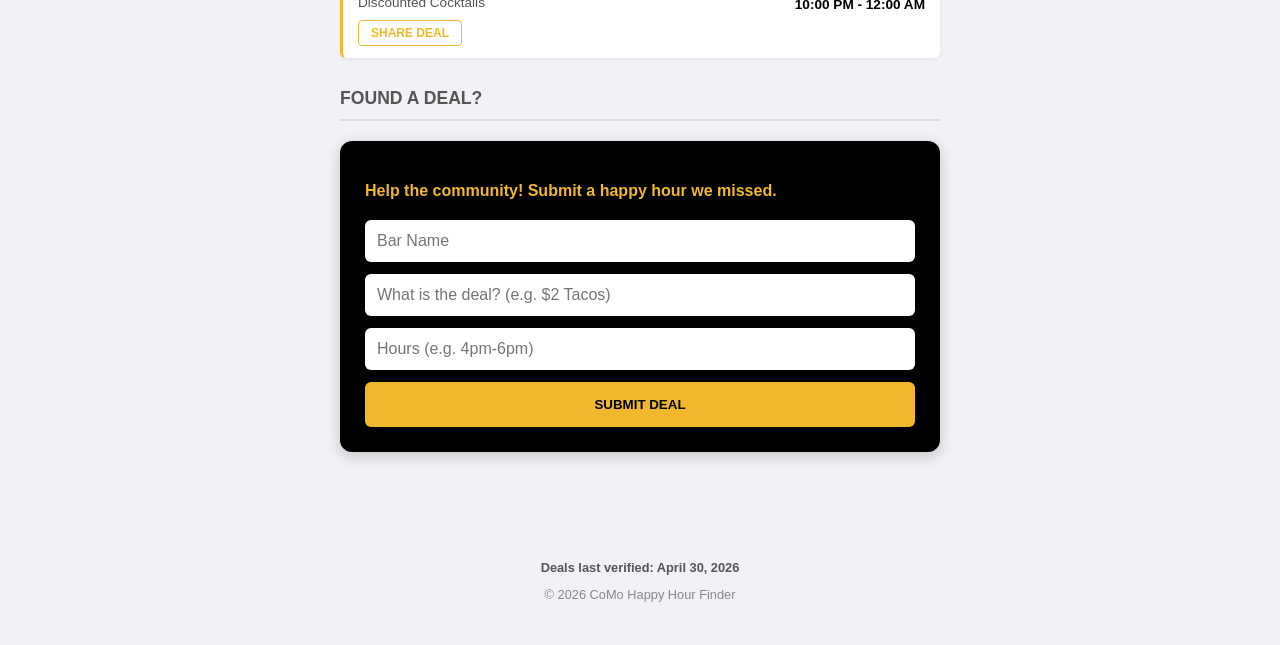
==== commit 01d951a8: "Add files via upload" ====
--- a/index.html
+++ b/index.html
@@ -53,6 +53,16 @@
                 <button id="view-by-bar" class="toggle-btn">By Bar (A-Z)</button>
             </div>
 
+            <div id="day-nav-container" class="filter-container" style="display: none;">
+    <button class="day-nav-btn" onclick="scrollToDay('Monday')">Mon</button>
+    <button class="day-nav-btn" onclick="scrollToDay('Tuesday')">Tue</button>
+    <button class="day-nav-btn" onclick="scrollToDay('Wednesday')">Wed</button>
+    <button class="day-nav-btn" onclick="scrollToDay('Thursday')">Thu</button>
+    <button class="day-nav-btn" onclick="scrollToDay('Friday')">Fri</button>
+    <button class="day-nav-btn" onclick="scrollToDay('Saturday')">Sat</button>
+    <button class="day-nav-btn" onclick="scrollToDay('Sunday')">Sun</button>
+</div>
+
             <div id="full-directory">
                 </div>
         </section>
--- a/style.css
+++ b/style.css
@@ -174,6 +174,30 @@
     transition: 0.2s;
 }
 
+#day-nav-container {
+    justify-content: space-between;
+    padding: 5px 0;
+    border-top: 1px solid #333;
+    margin-top: 5px;
+}
+
+.day-nav-btn {
+    background: #222;
+    color: #F1B82D;
+    border: none;
+    padding: 8px 5px;
+    font-size: 0.7rem;
+    font-weight: bold;
+    flex: 1;
+    text-align: center;
+    cursor: pointer;
+    text-transform: uppercase;
+}
+
+.day-nav-btn:not(:last-child) {
+    border-right: 1px solid #333;
+}
+
 .share-btn:hover {
     background: #F1B82D;
     color: #000;
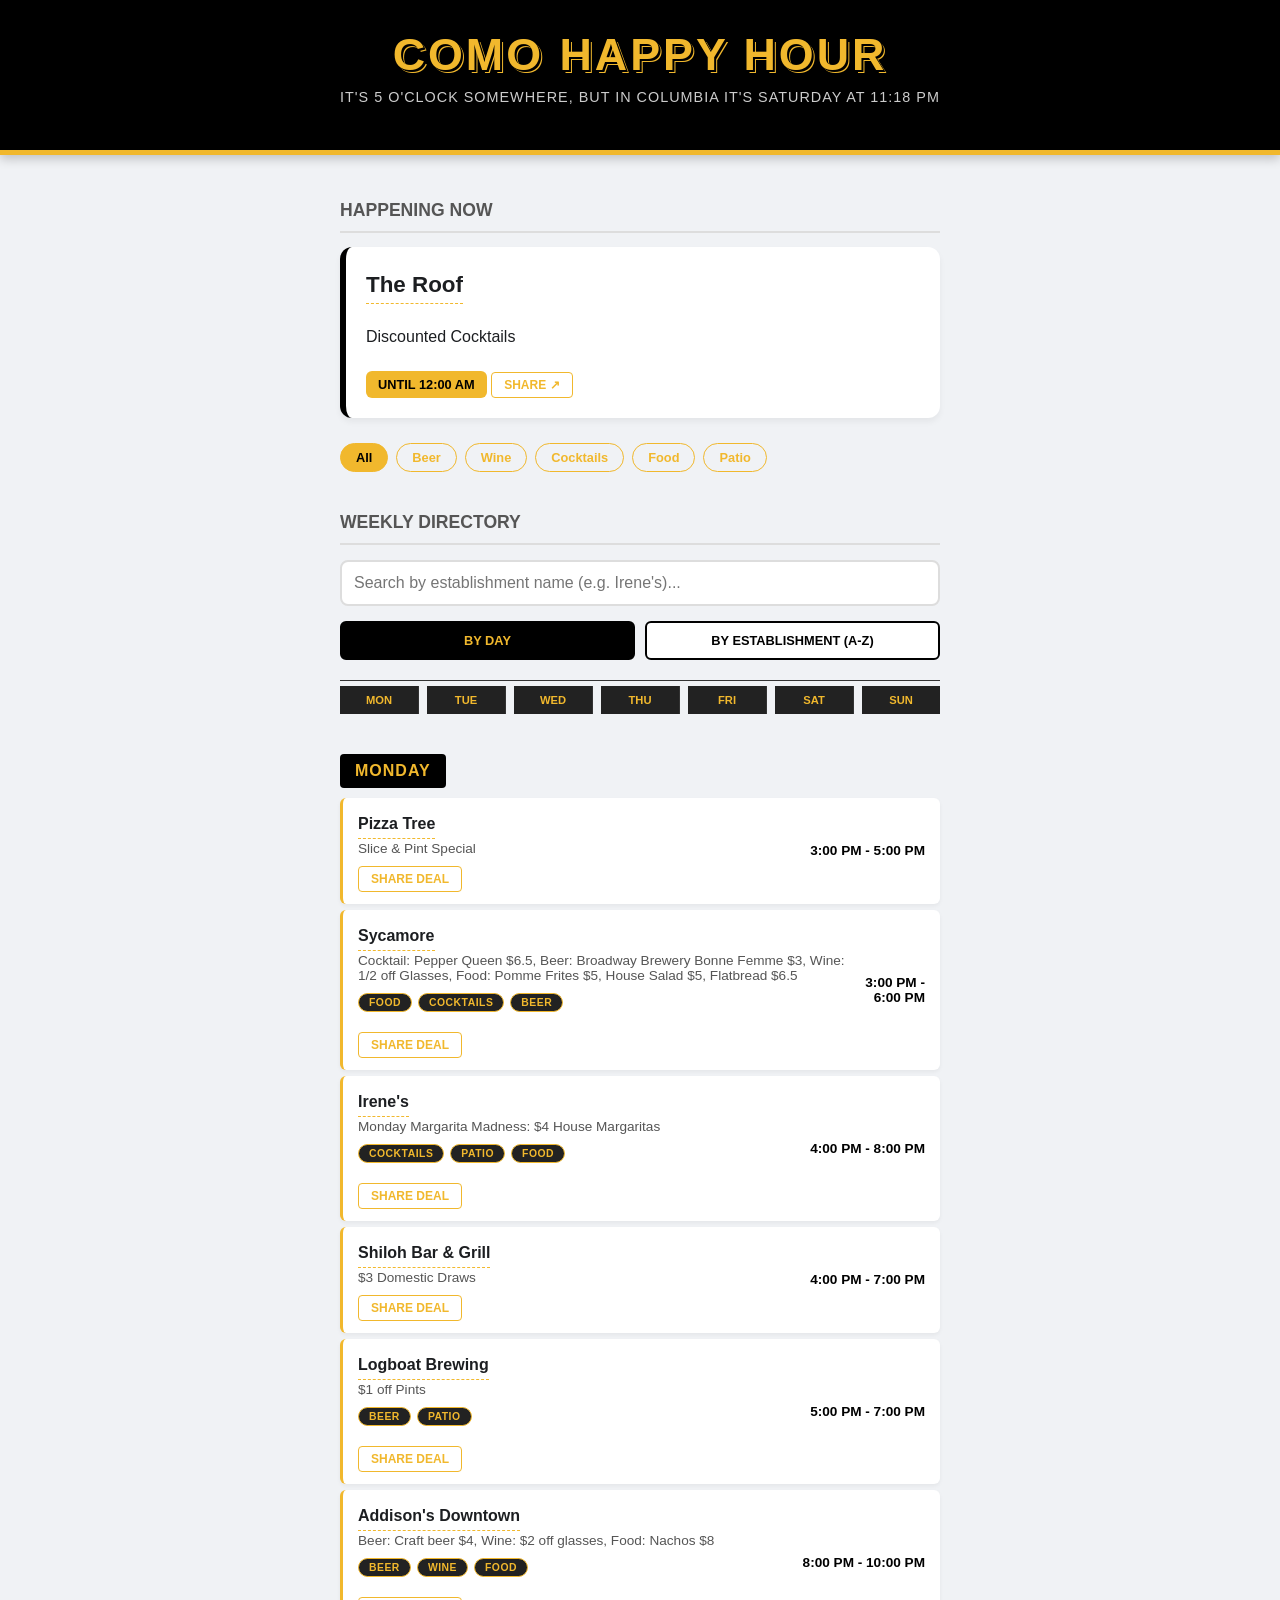
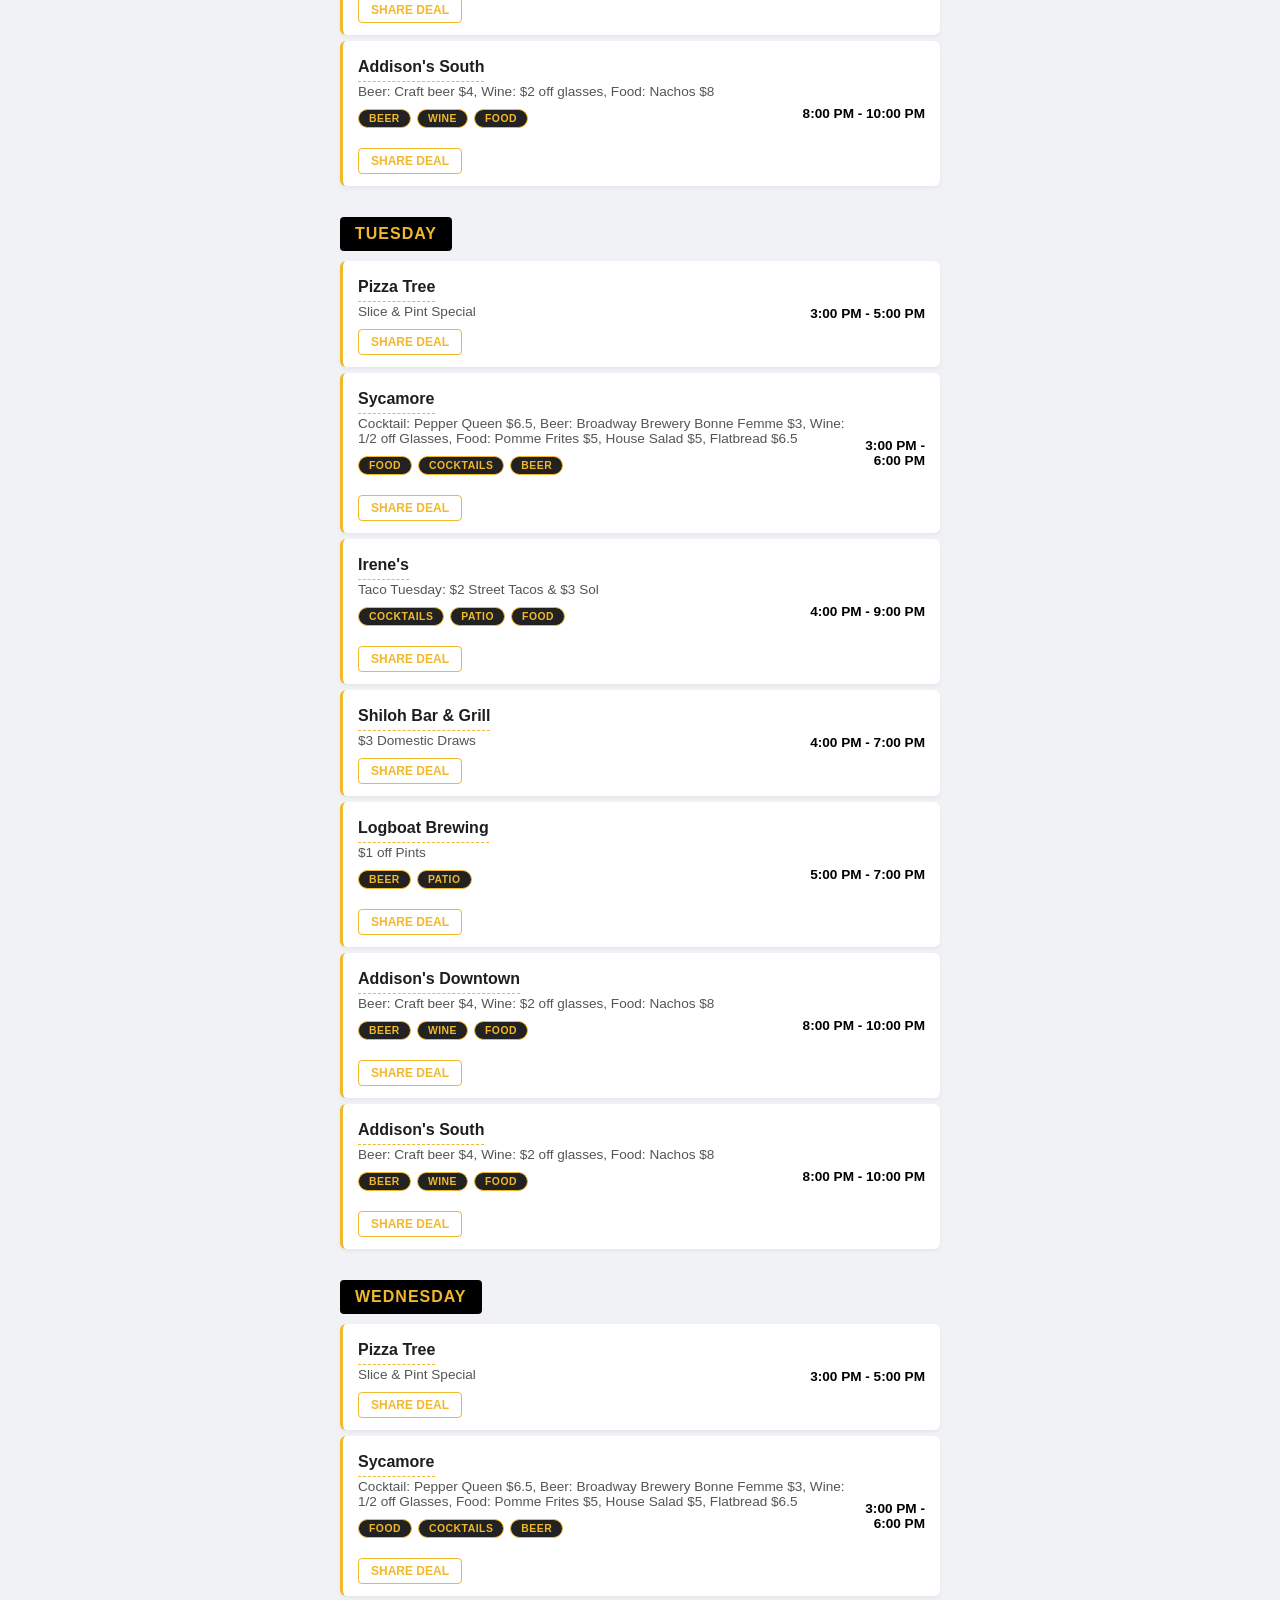
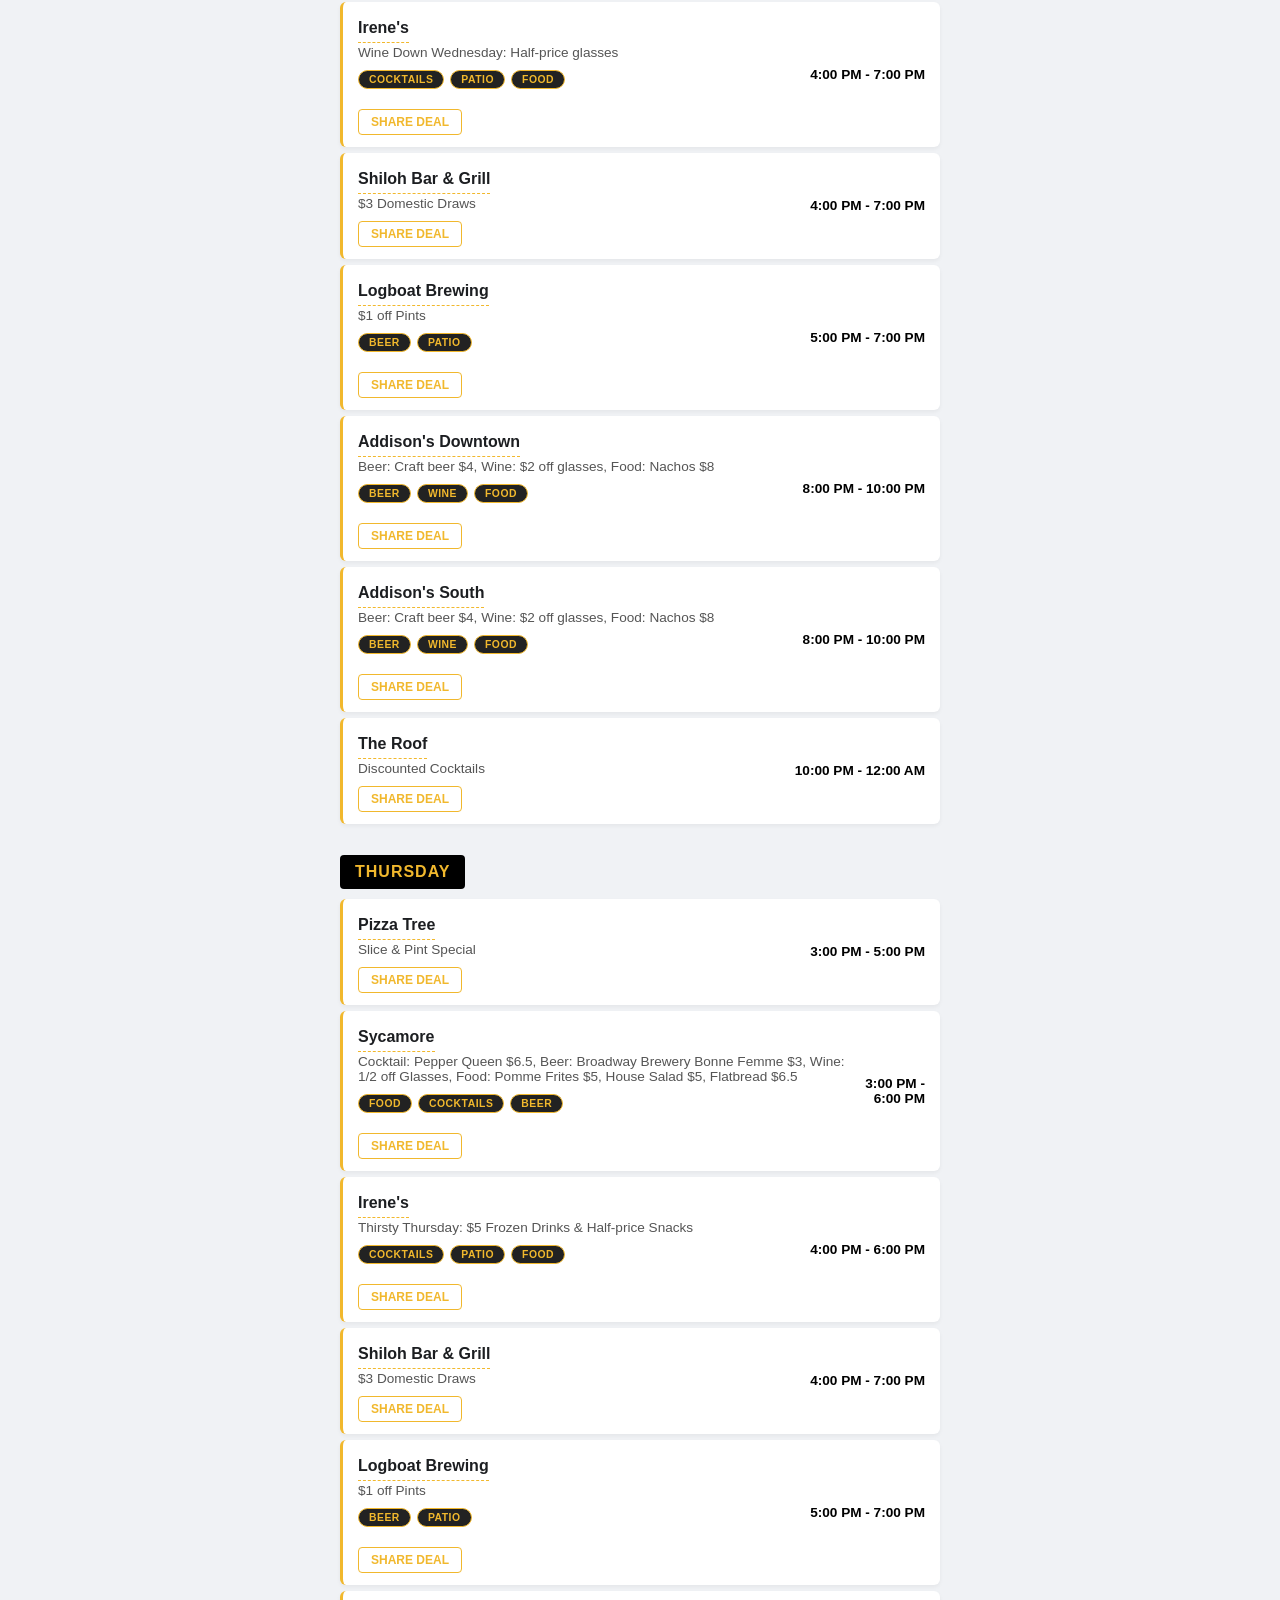
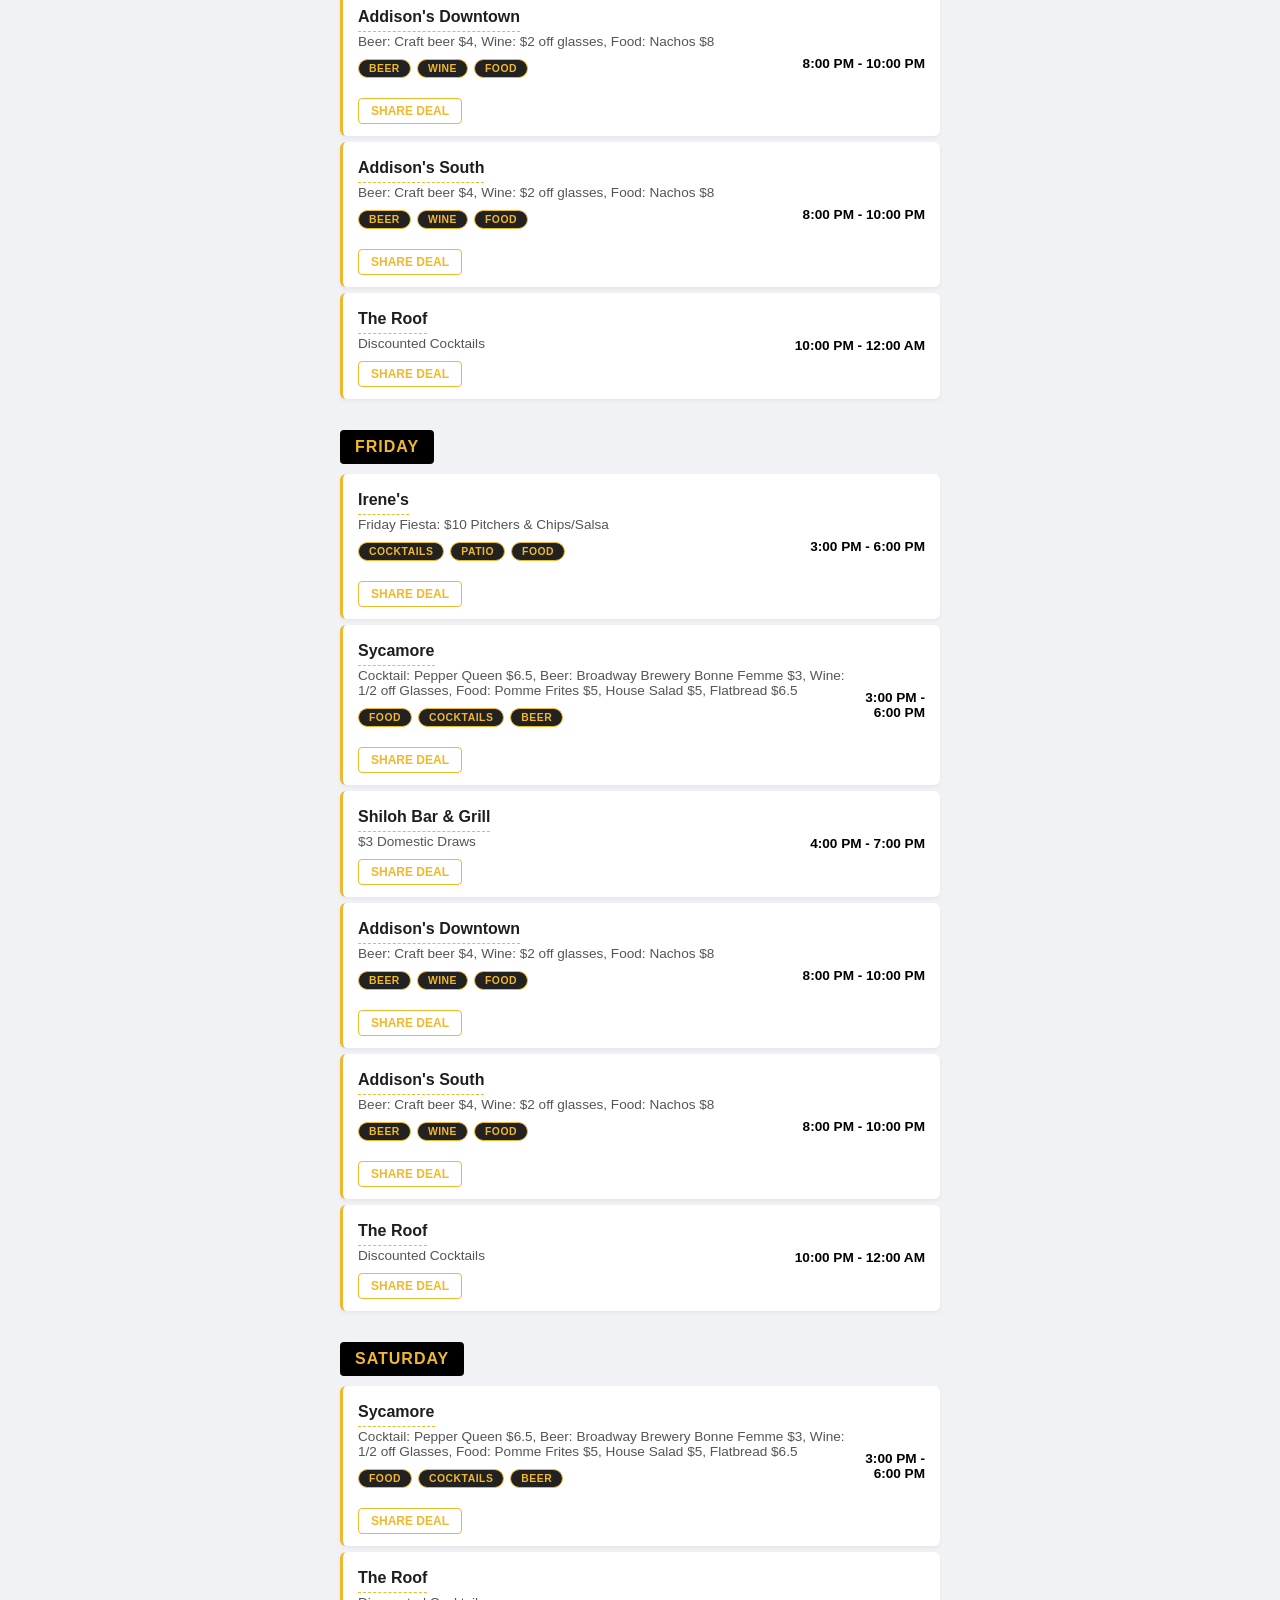
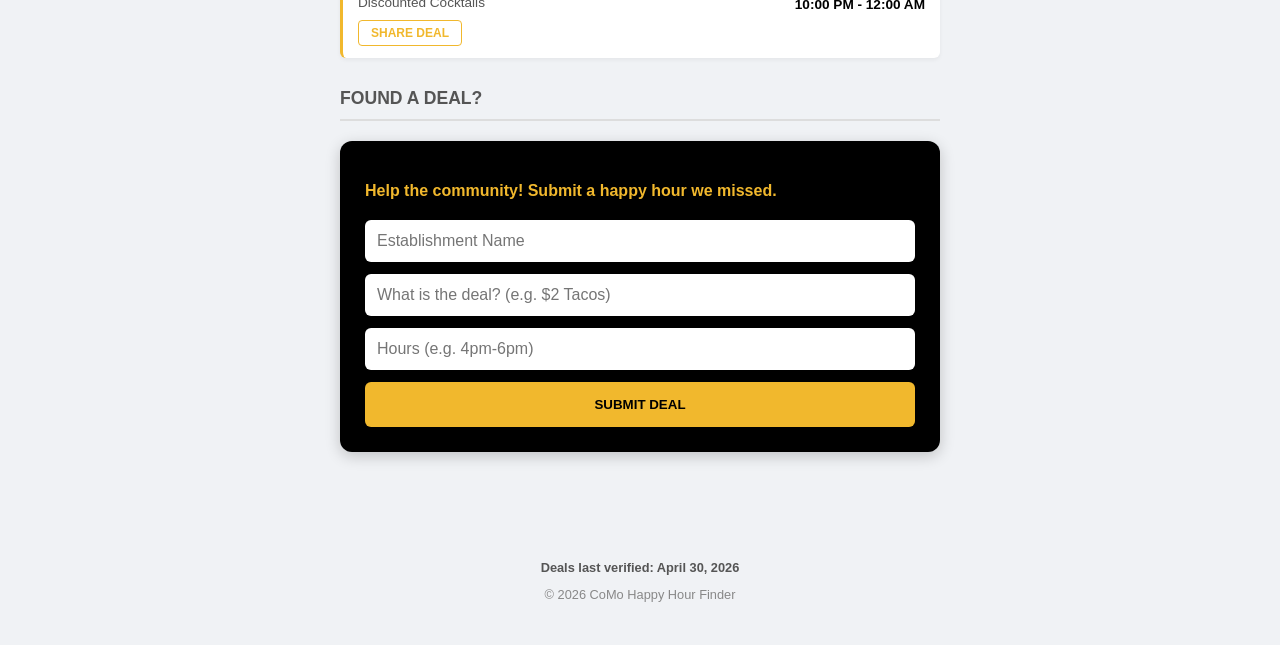
==== commit 0f492db0: "Add files via upload" ====
--- a/index.html
+++ b/index.html
@@ -45,12 +45,12 @@
             <h2 class="section-title">Weekly Directory</h2>
             
             <div class="search-container">
-                <input type="text" id="directory-search" placeholder="Search by bar name (e.g. Irene's)...">
+                <input type="text" id="directory-search" placeholder="Search by establishment name (e.g. Irene's)...">
             </div>
 
             <div class="directory-controls">
                 <button id="view-by-day" class="toggle-btn active">By Day</button>
-                <button id="view-by-bar" class="toggle-btn">By Bar (A-Z)</button>
+                <button id="view-by-bar" class="toggle-btn">By Establishment (A-Z)</button>
             </div>
 
             <div id="day-nav-container" class="filter-container" style="display: none;">
@@ -72,7 +72,7 @@
             <div class="submission-card">
                 <p>Help the community! Submit a happy hour we missed.</p>
                 <form action="https://formspree.io/f/your-unique-id" method="POST" id="deal-form">
-                    <input type="text" name="barName" placeholder="Bar Name" required>
+                    <input type="text" name="barName" placeholder="Establishment Name" required>
                     <input type="text" name="dealDetails" placeholder="What is the deal? (e.g. $2 Tacos)" required>
                     <input type="text" name="hours" placeholder="Hours (e.g. 4pm-6pm)" required>
                     <button type="submit">Submit Deal</button>
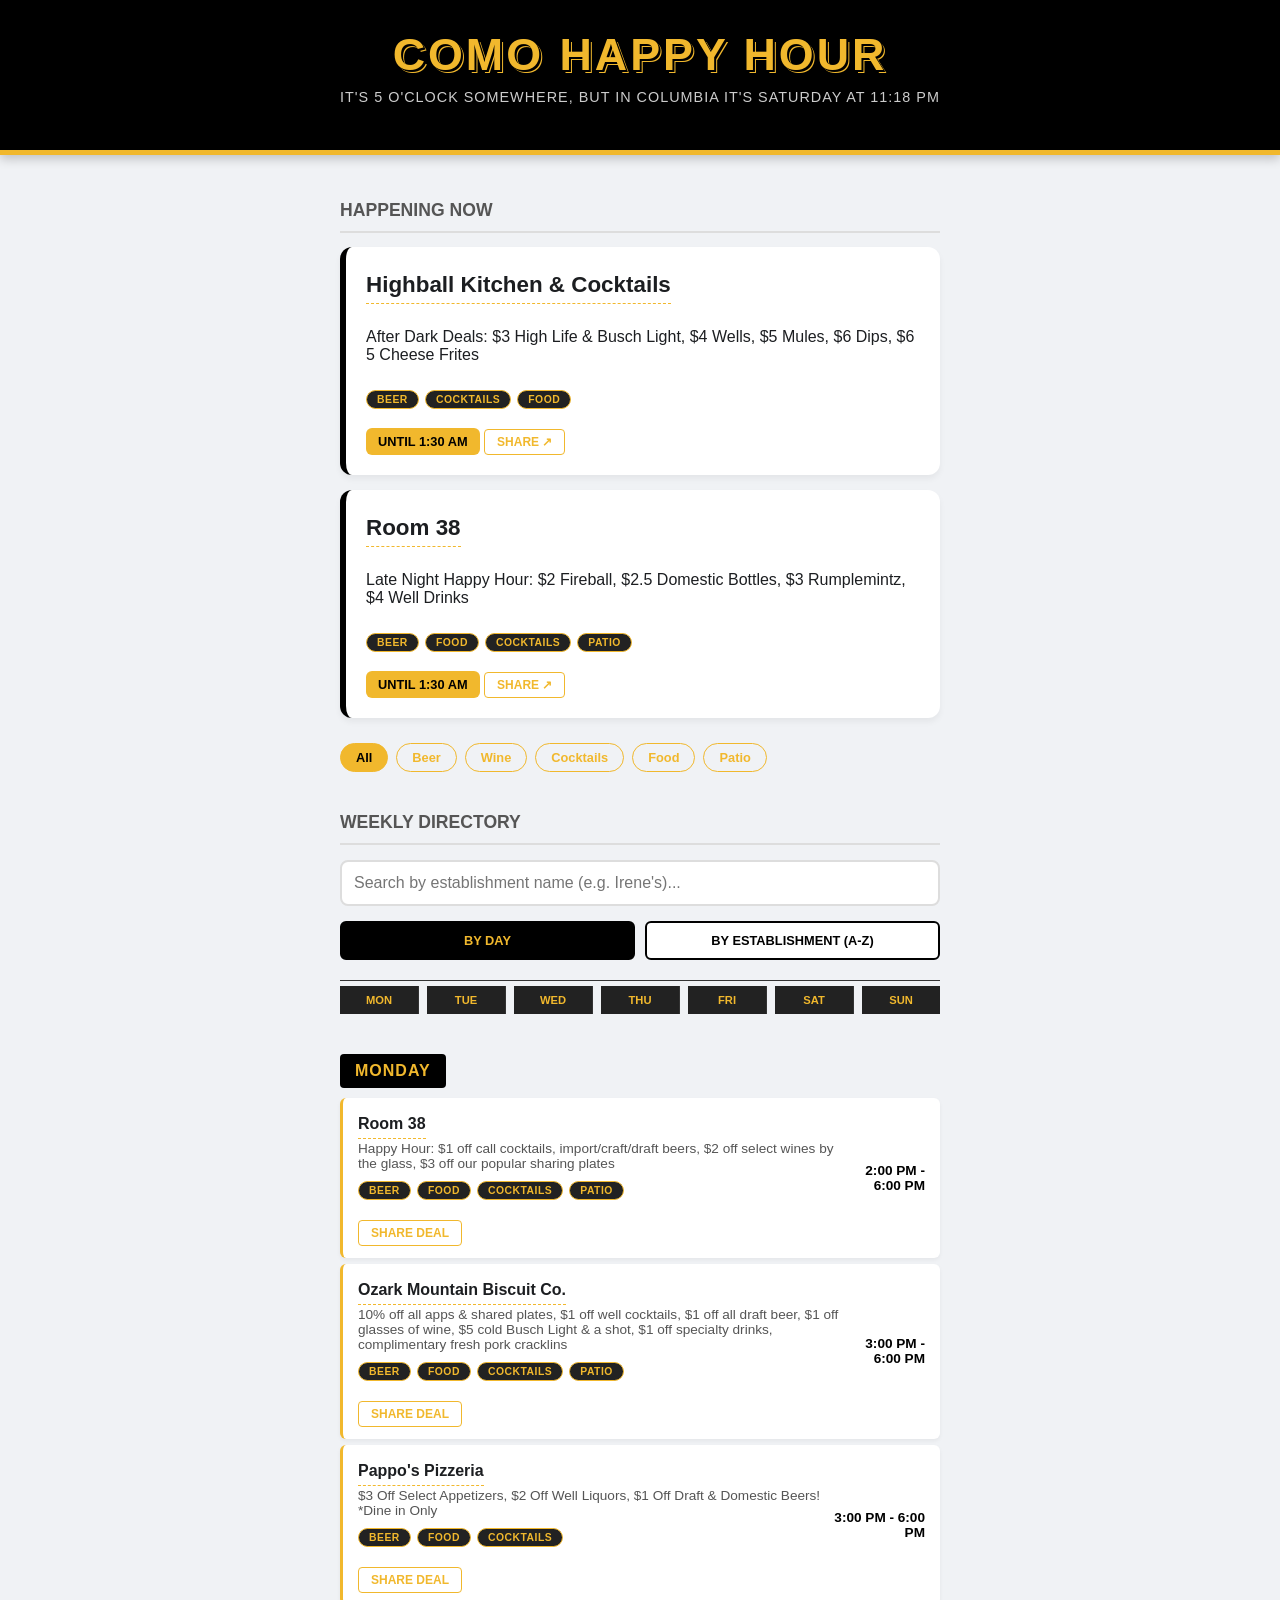
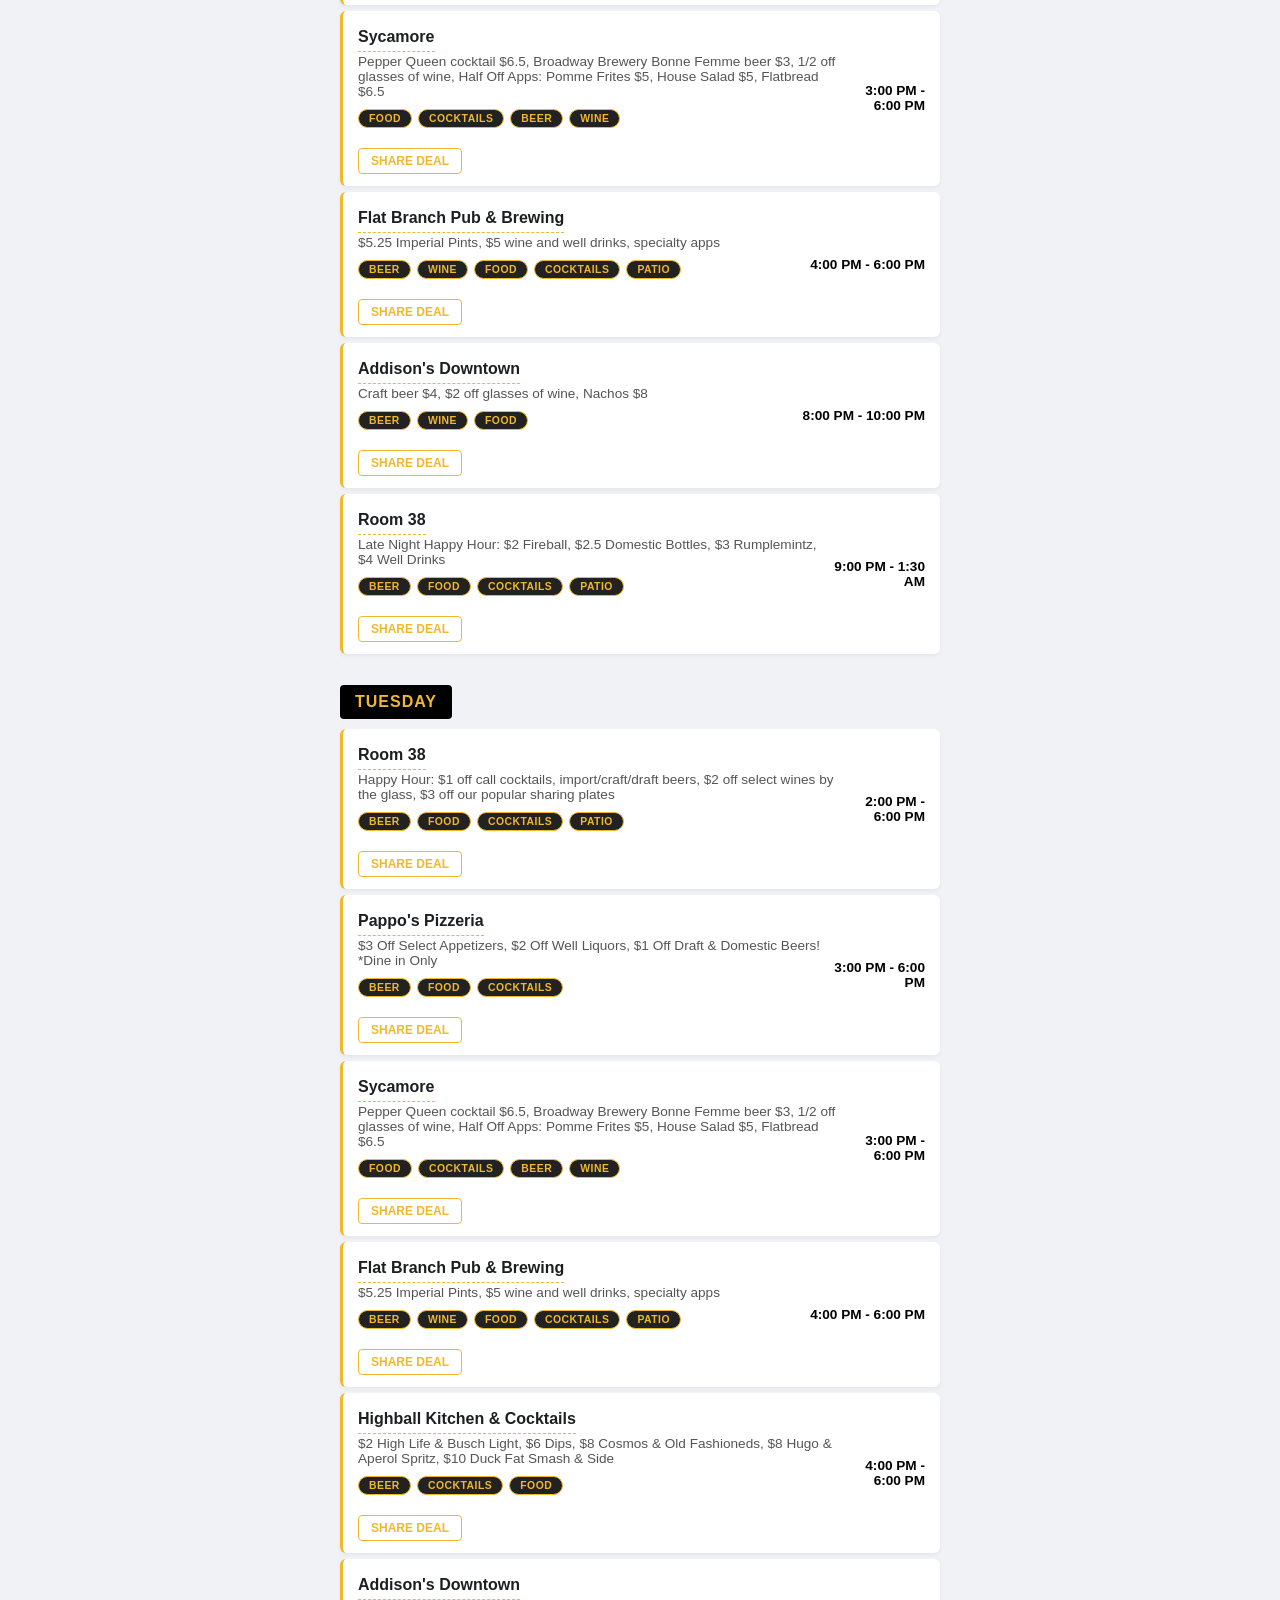
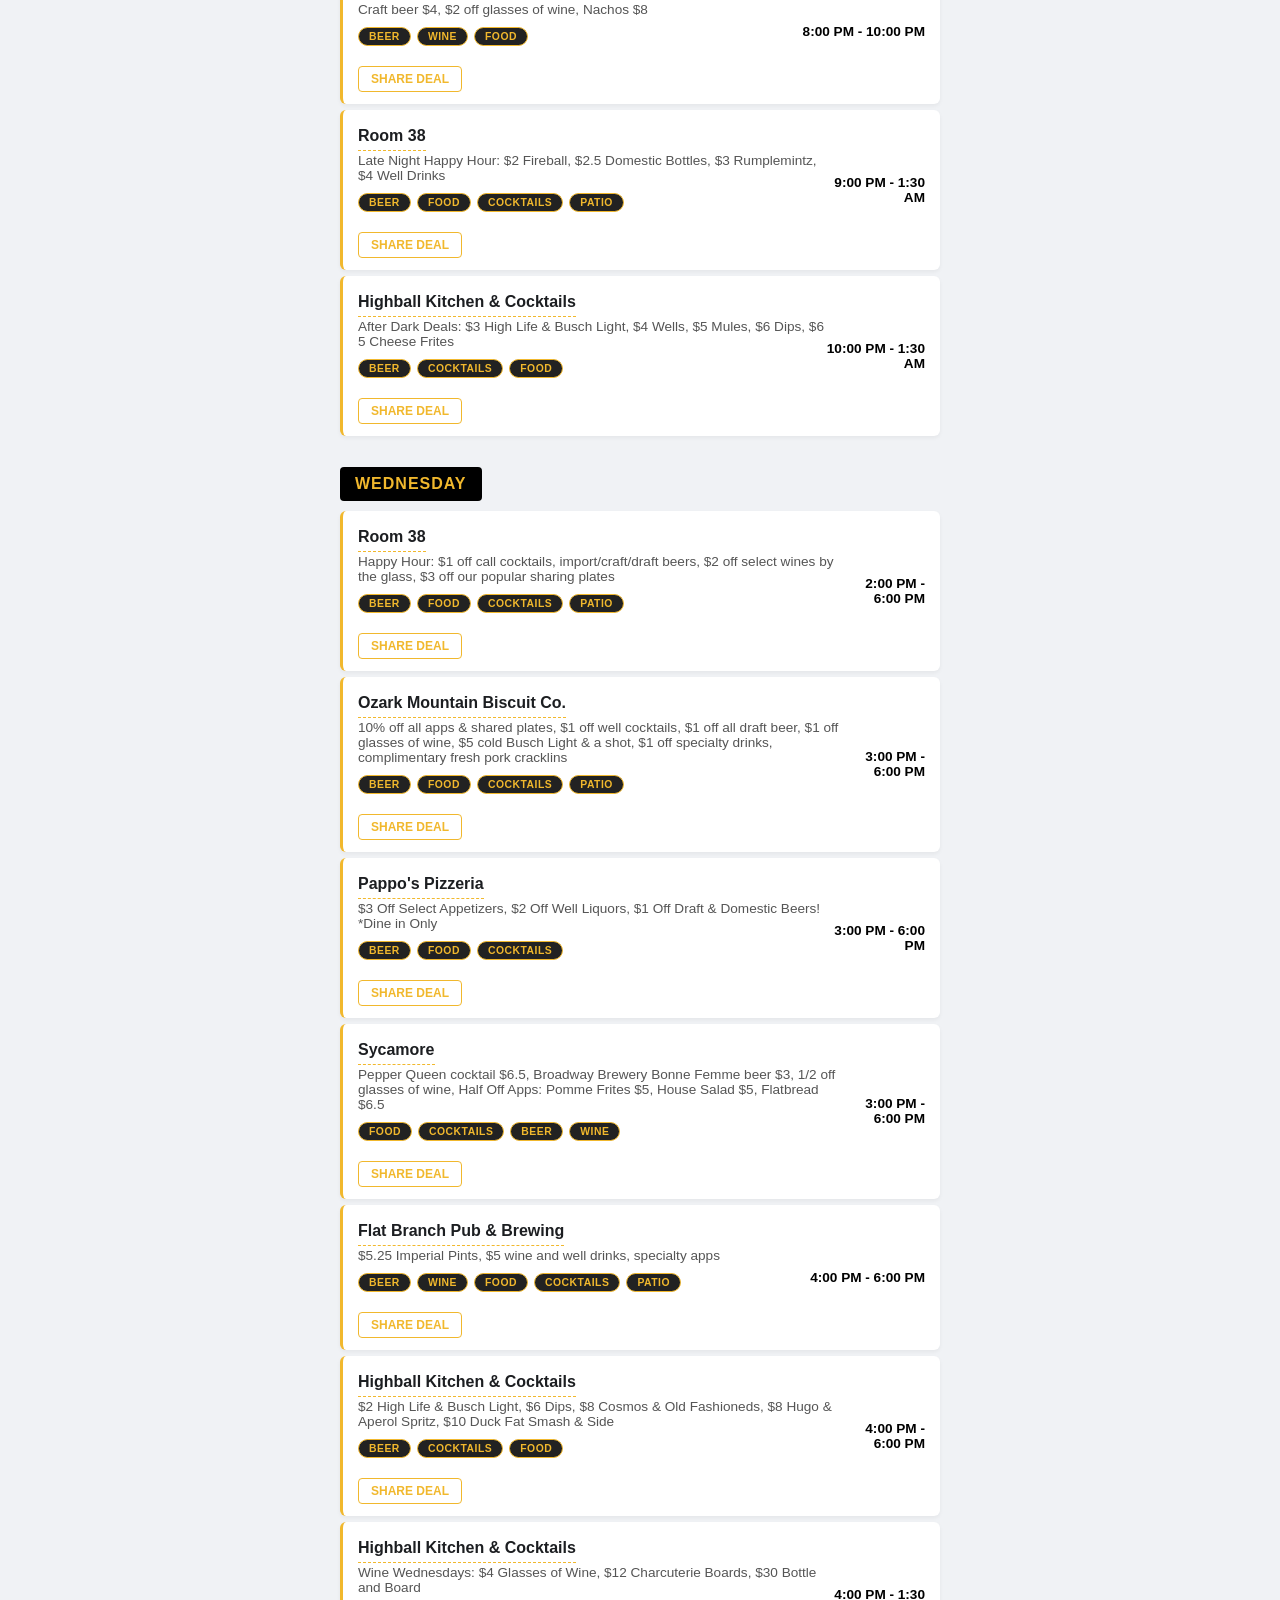
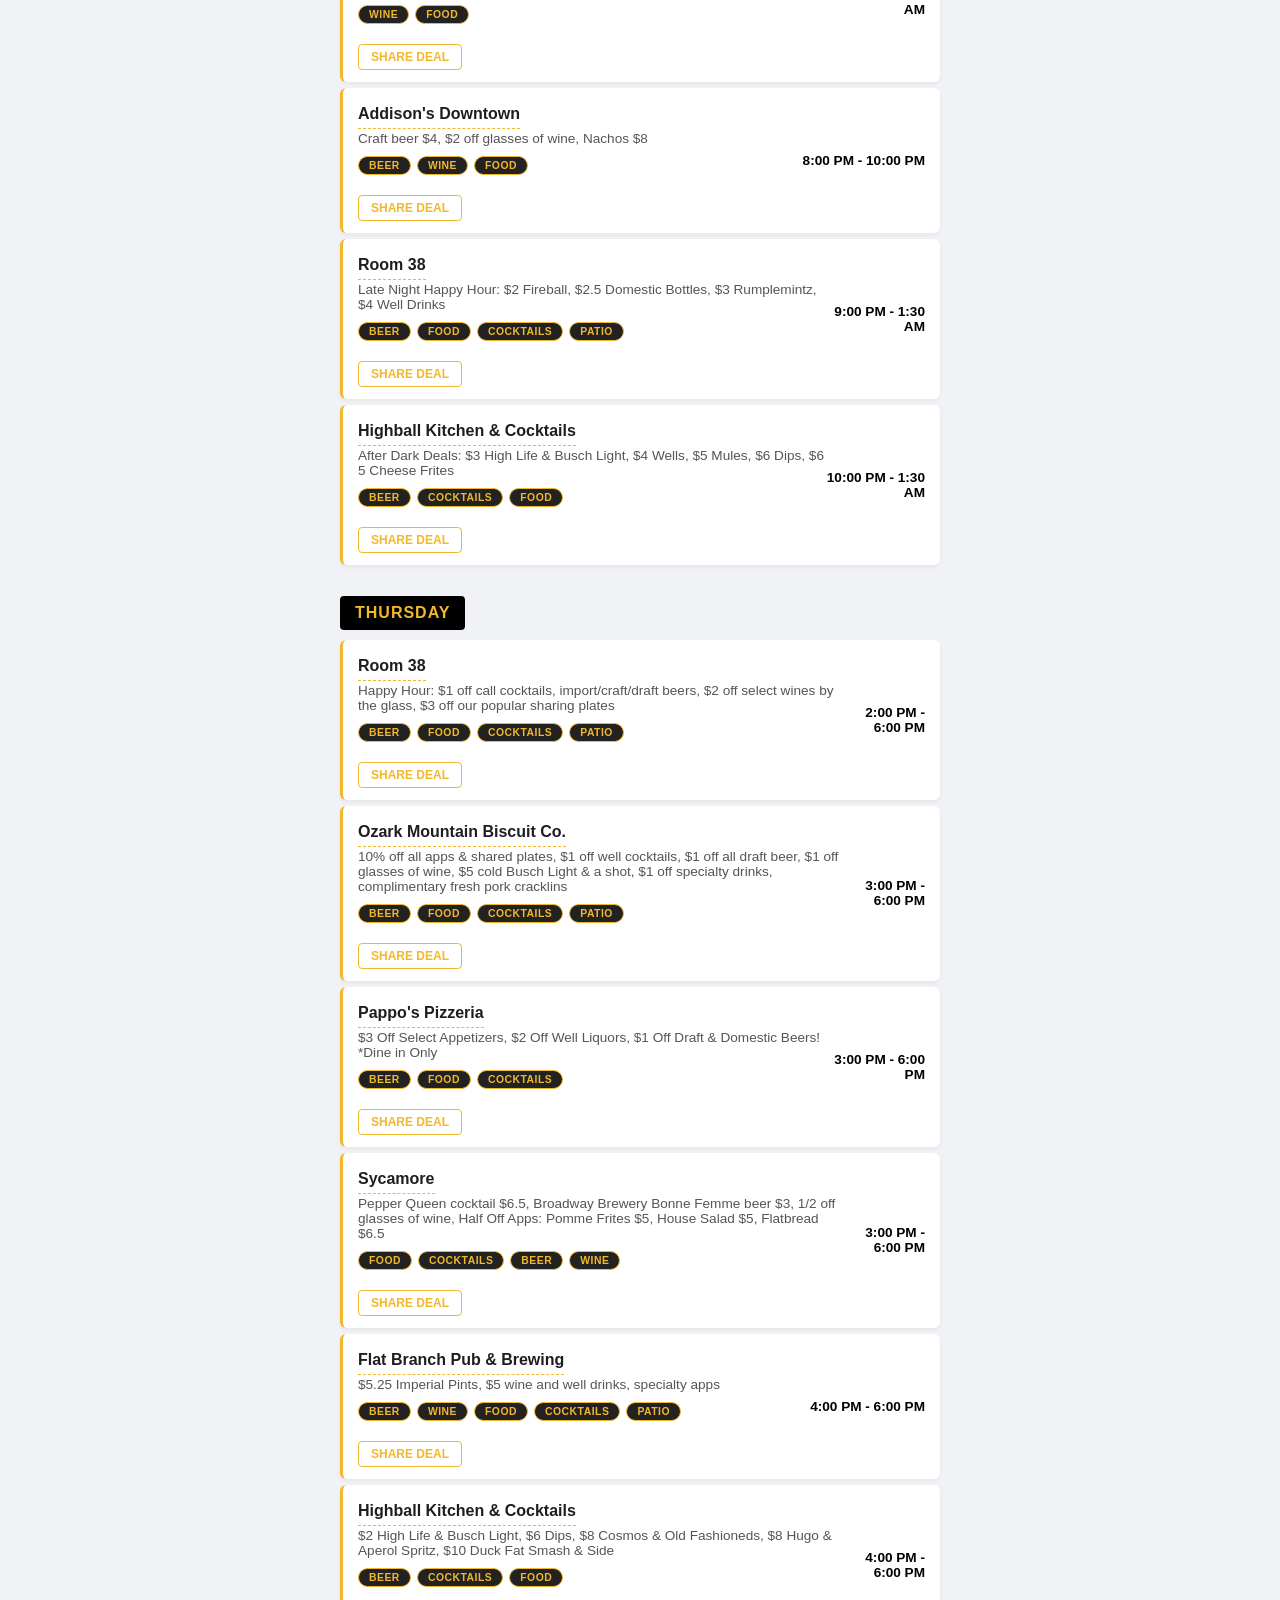
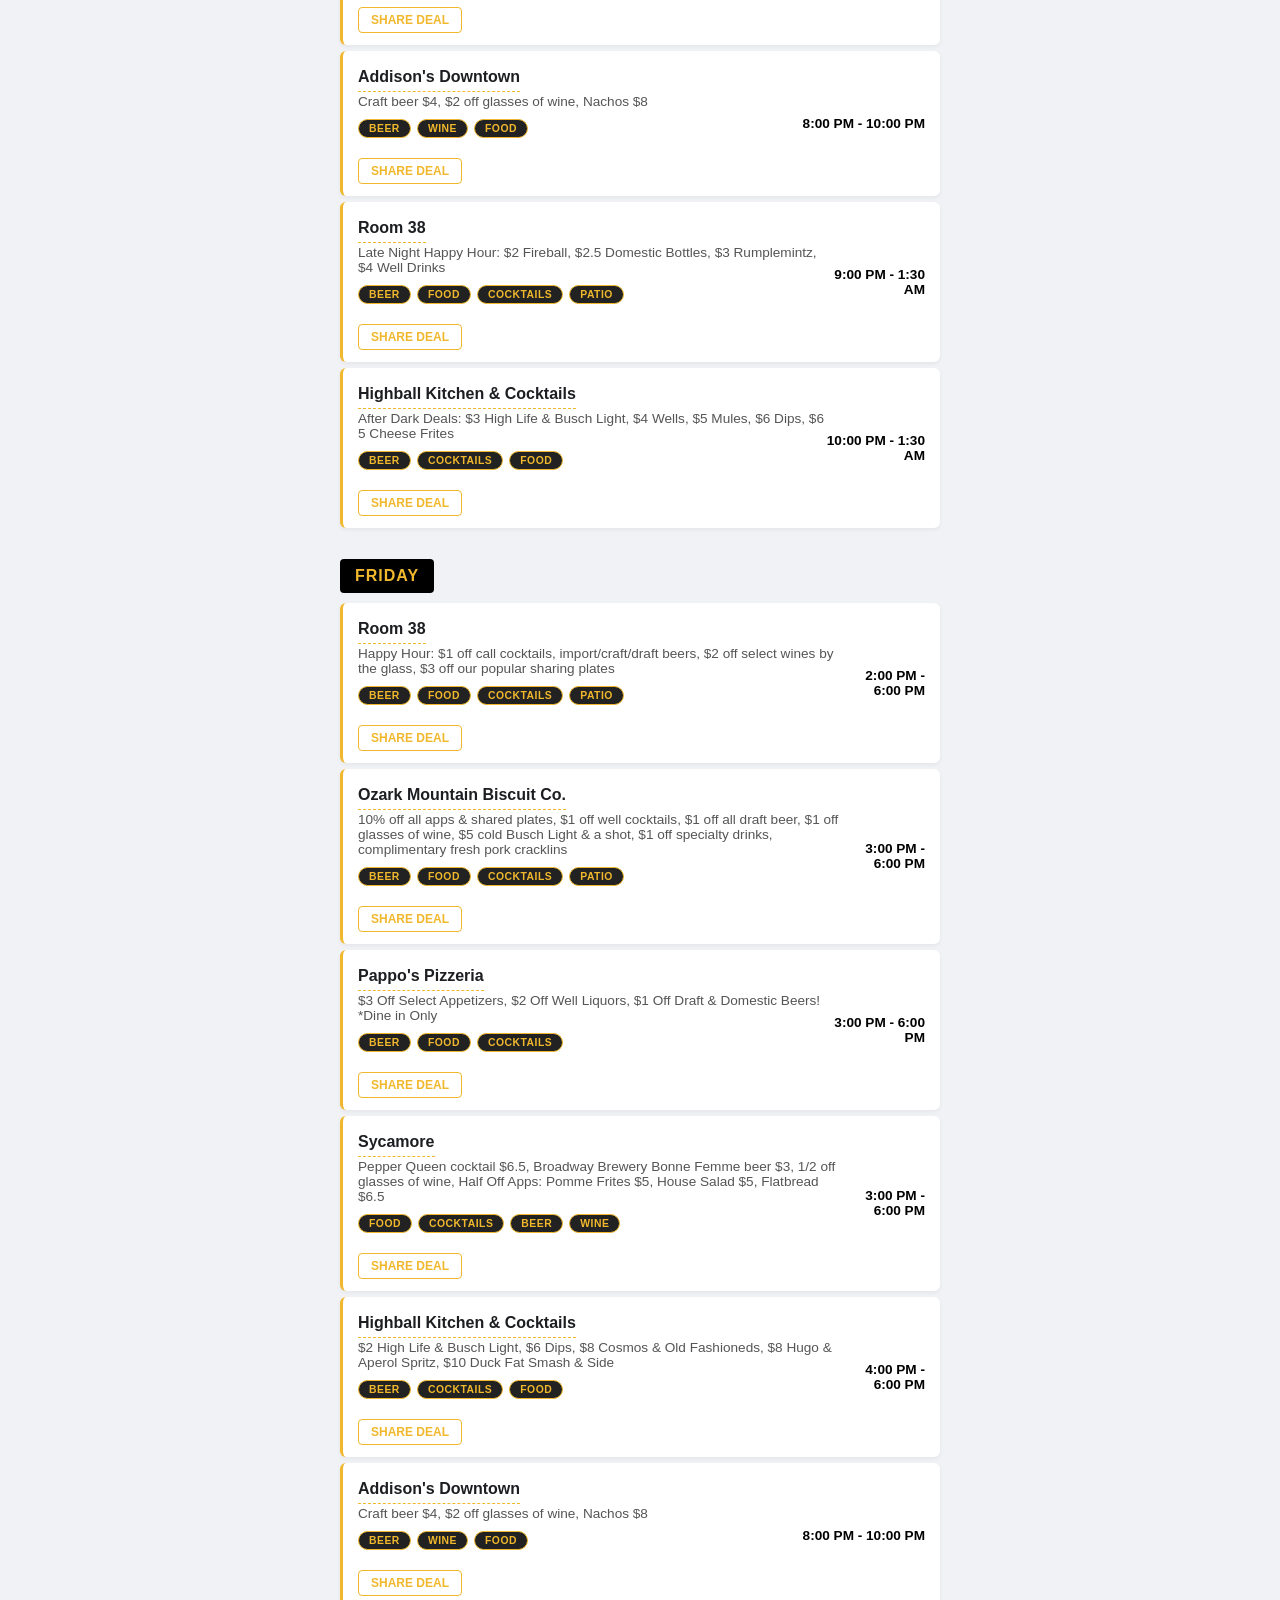
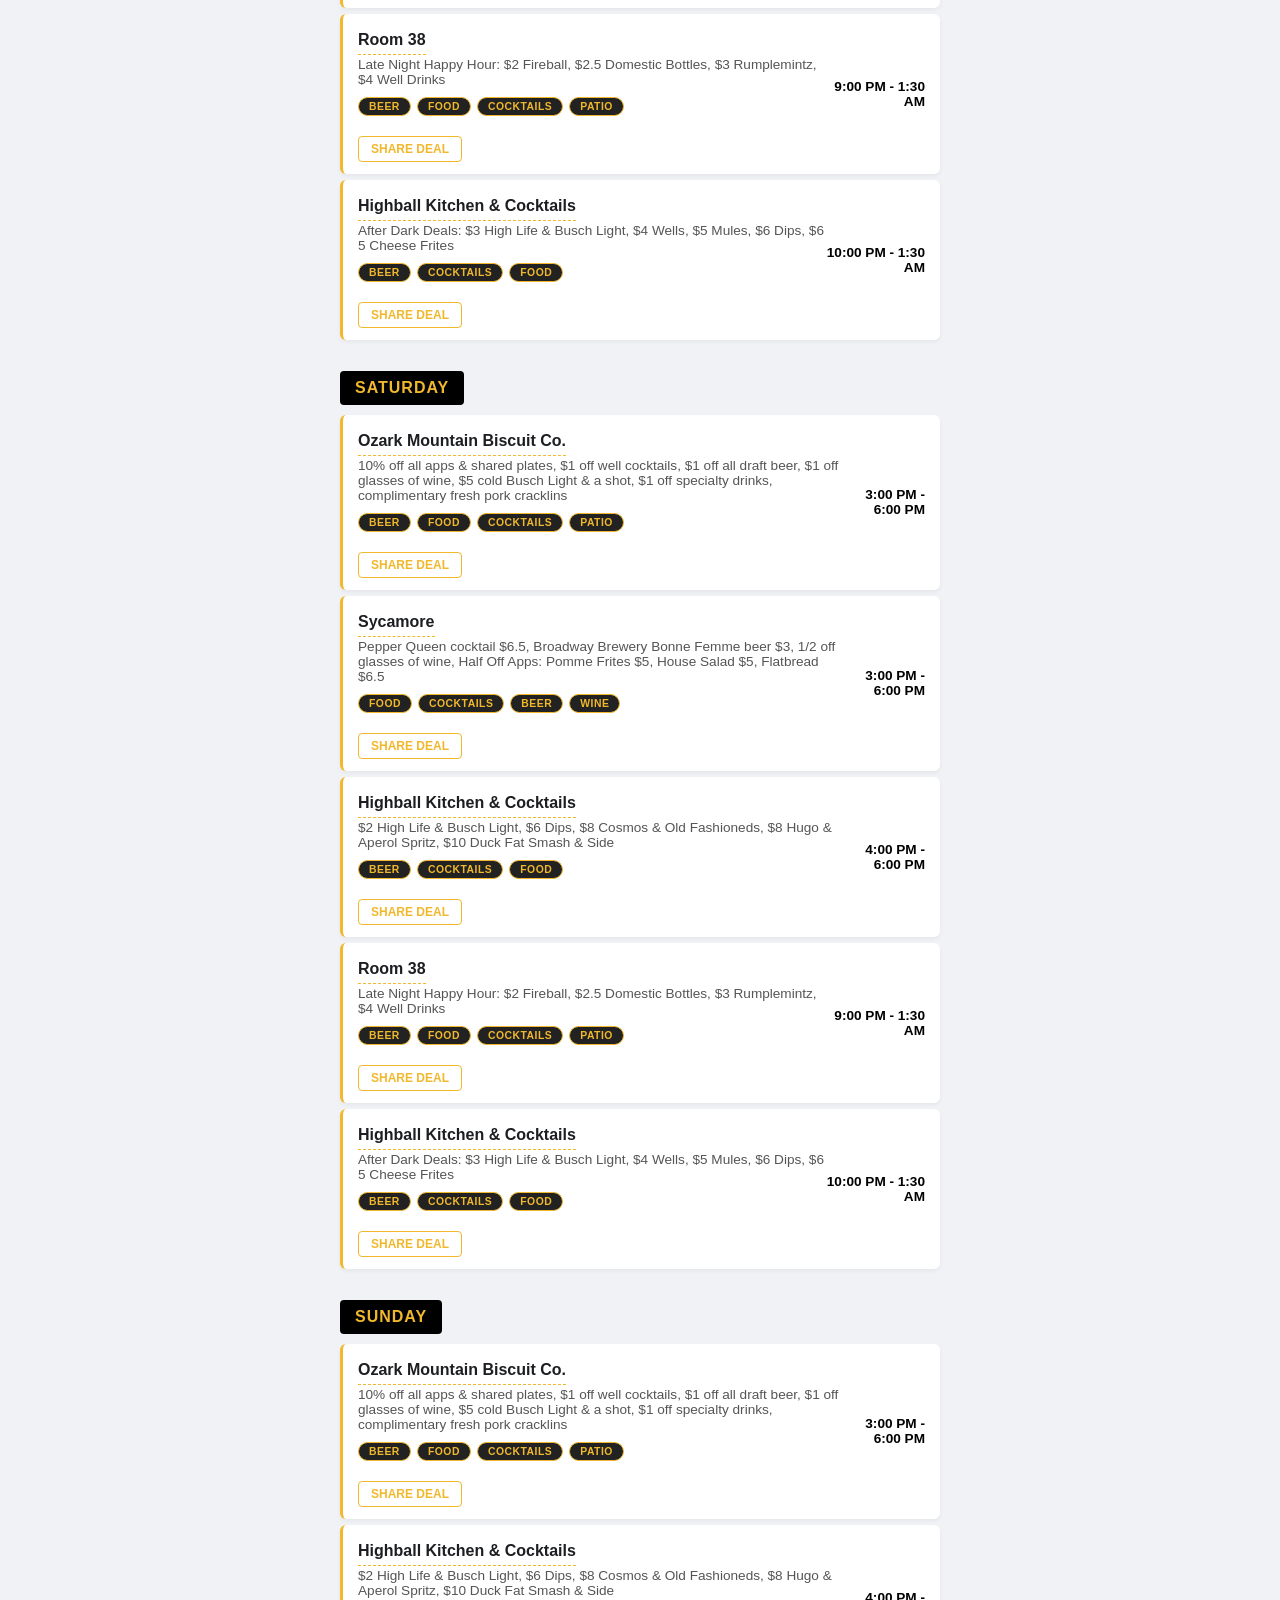
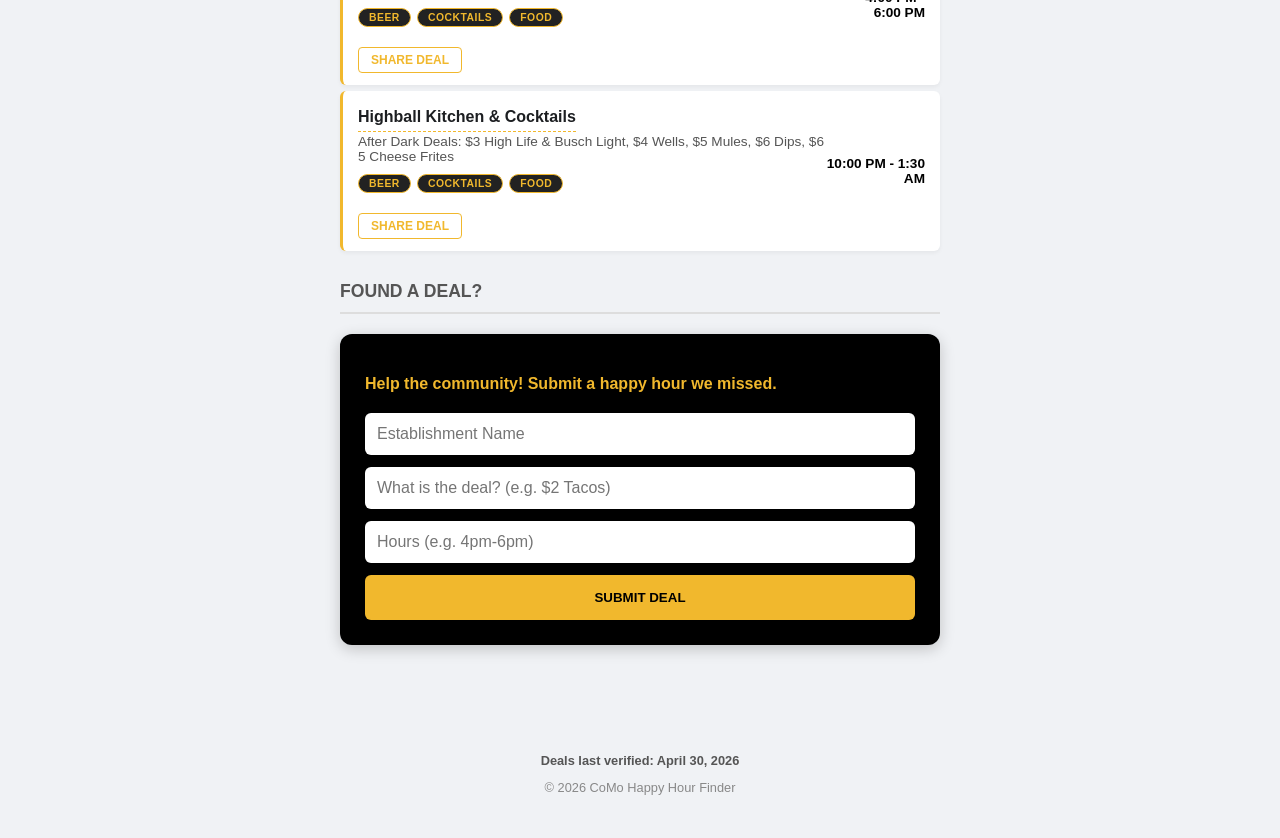
==== commit 1742710c: "Add files via upload" ====
--- a/index.html
+++ b/index.html
@@ -1,6 +1,17 @@
 <!DOCTYPE html>
 <html lang="en">
 <head>
+    
+<!-- Google tag (gtag.js) -->
+<script async src="https://www.googletagmanager.com/gtag/js?id=G-90Y93XFNSS"></script>
+<script>
+  window.dataLayer = window.dataLayer || [];
+  function gtag(){dataLayer.push(arguments);}
+  gtag('js', new Date());
+
+  gtag('config', 'G-90Y93XFNSS');
+</script>
+    
     <meta charset="UTF-8">
     <meta name="viewport" content="width=device-width, initial-scale=1.0">
     <title>CoMo Happy Hour Finder</title>
@@ -71,7 +82,7 @@
             <h2 class="section-title">Found a Deal?</h2>
             <div class="submission-card">
                 <p>Help the community! Submit a happy hour we missed.</p>
-                <form action="https://formspree.io/f/your-unique-id" method="POST" id="deal-form">
+                <form action="https://formspree.io/f/xgodelkj" method="POST" id="deal-form">
                     <input type="text" name="barName" placeholder="Establishment Name" required>
                     <input type="text" name="dealDetails" placeholder="What is the deal? (e.g. $2 Tacos)" required>
                     <input type="text" name="hours" placeholder="Hours (e.g. 4pm-6pm)" required>
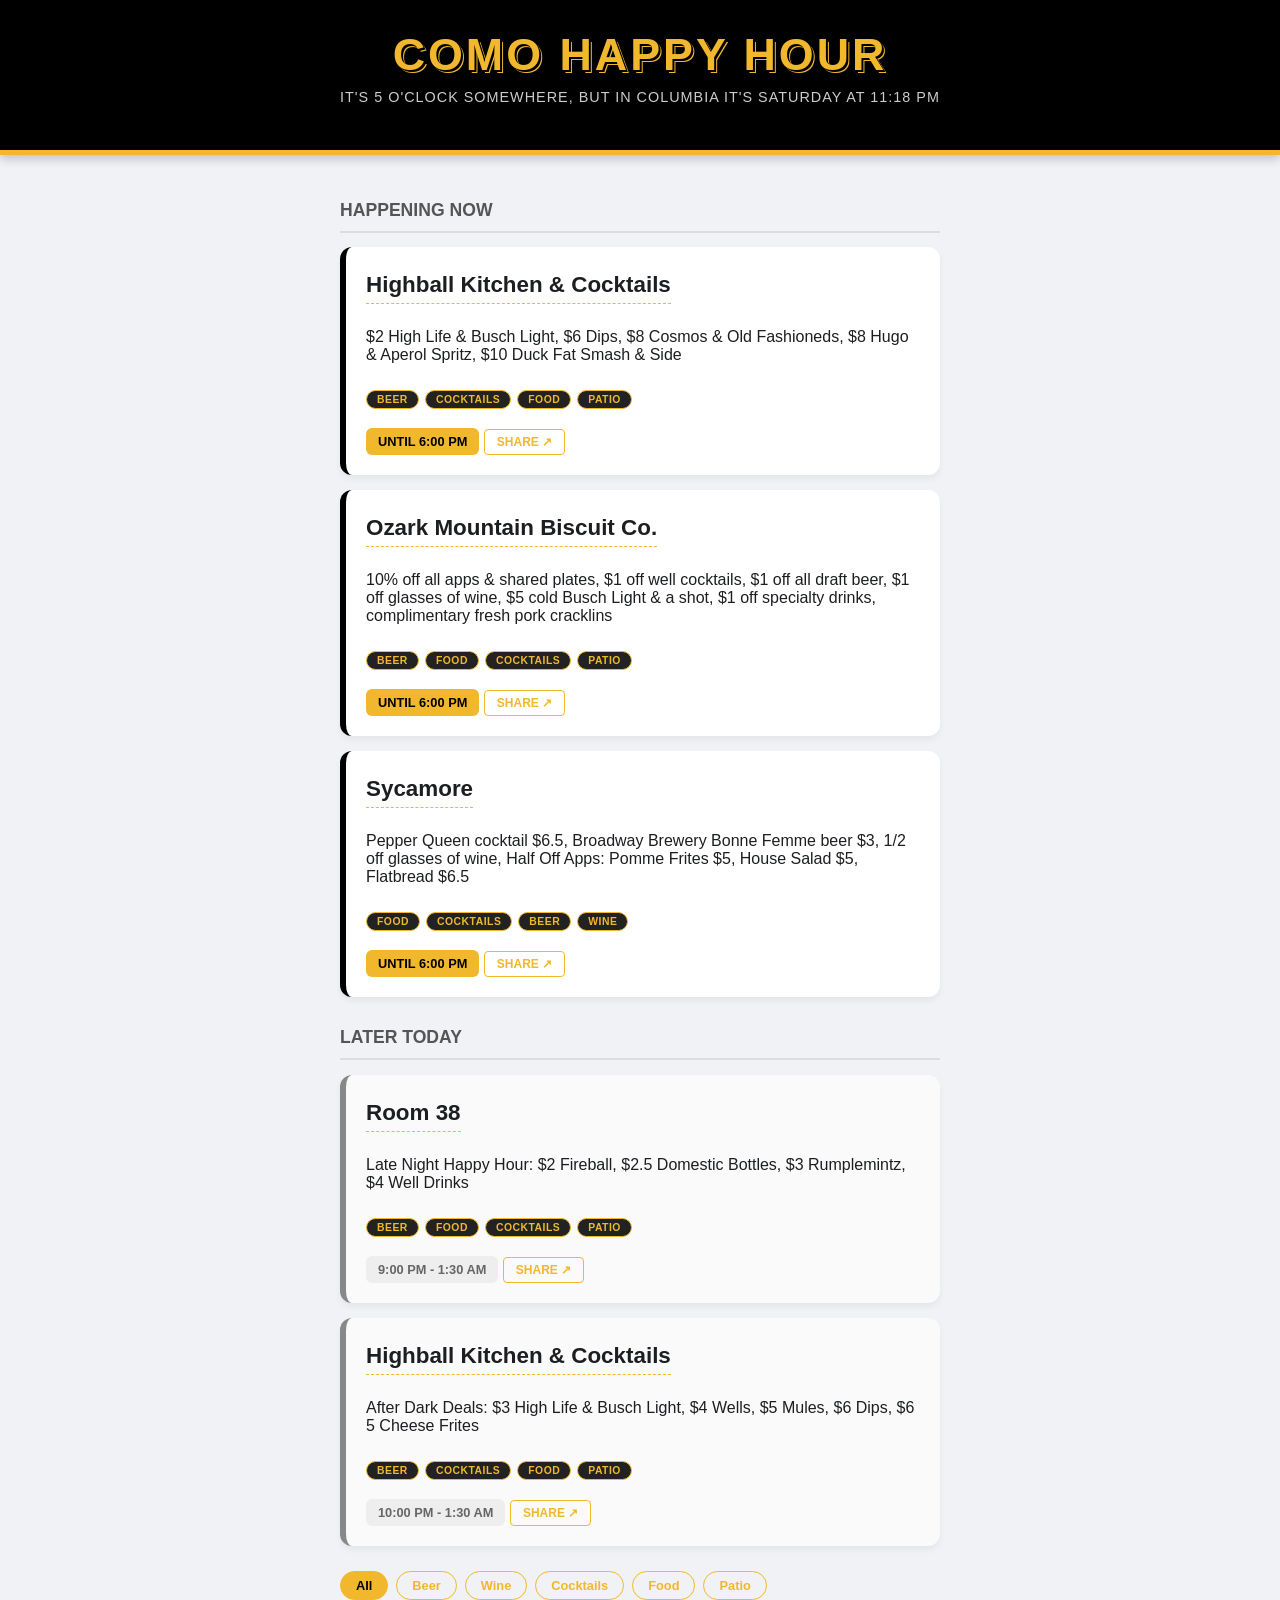
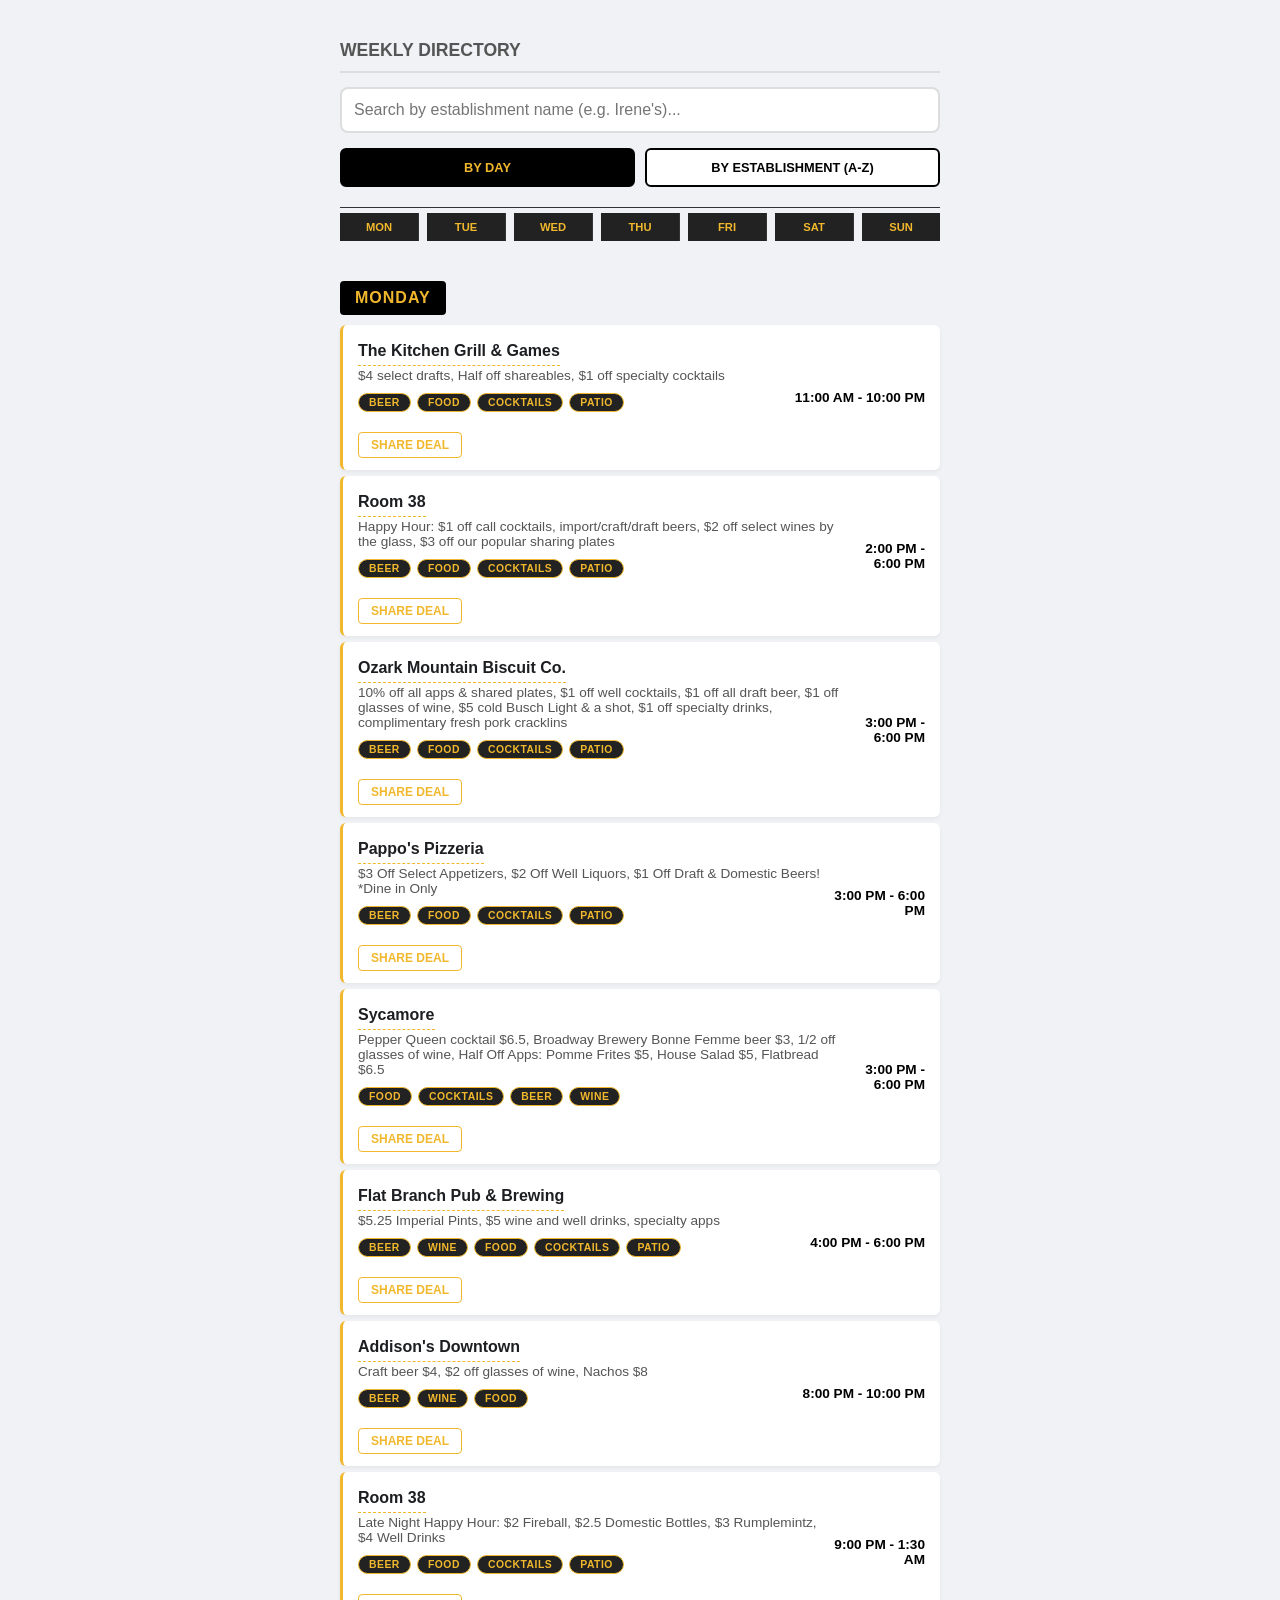
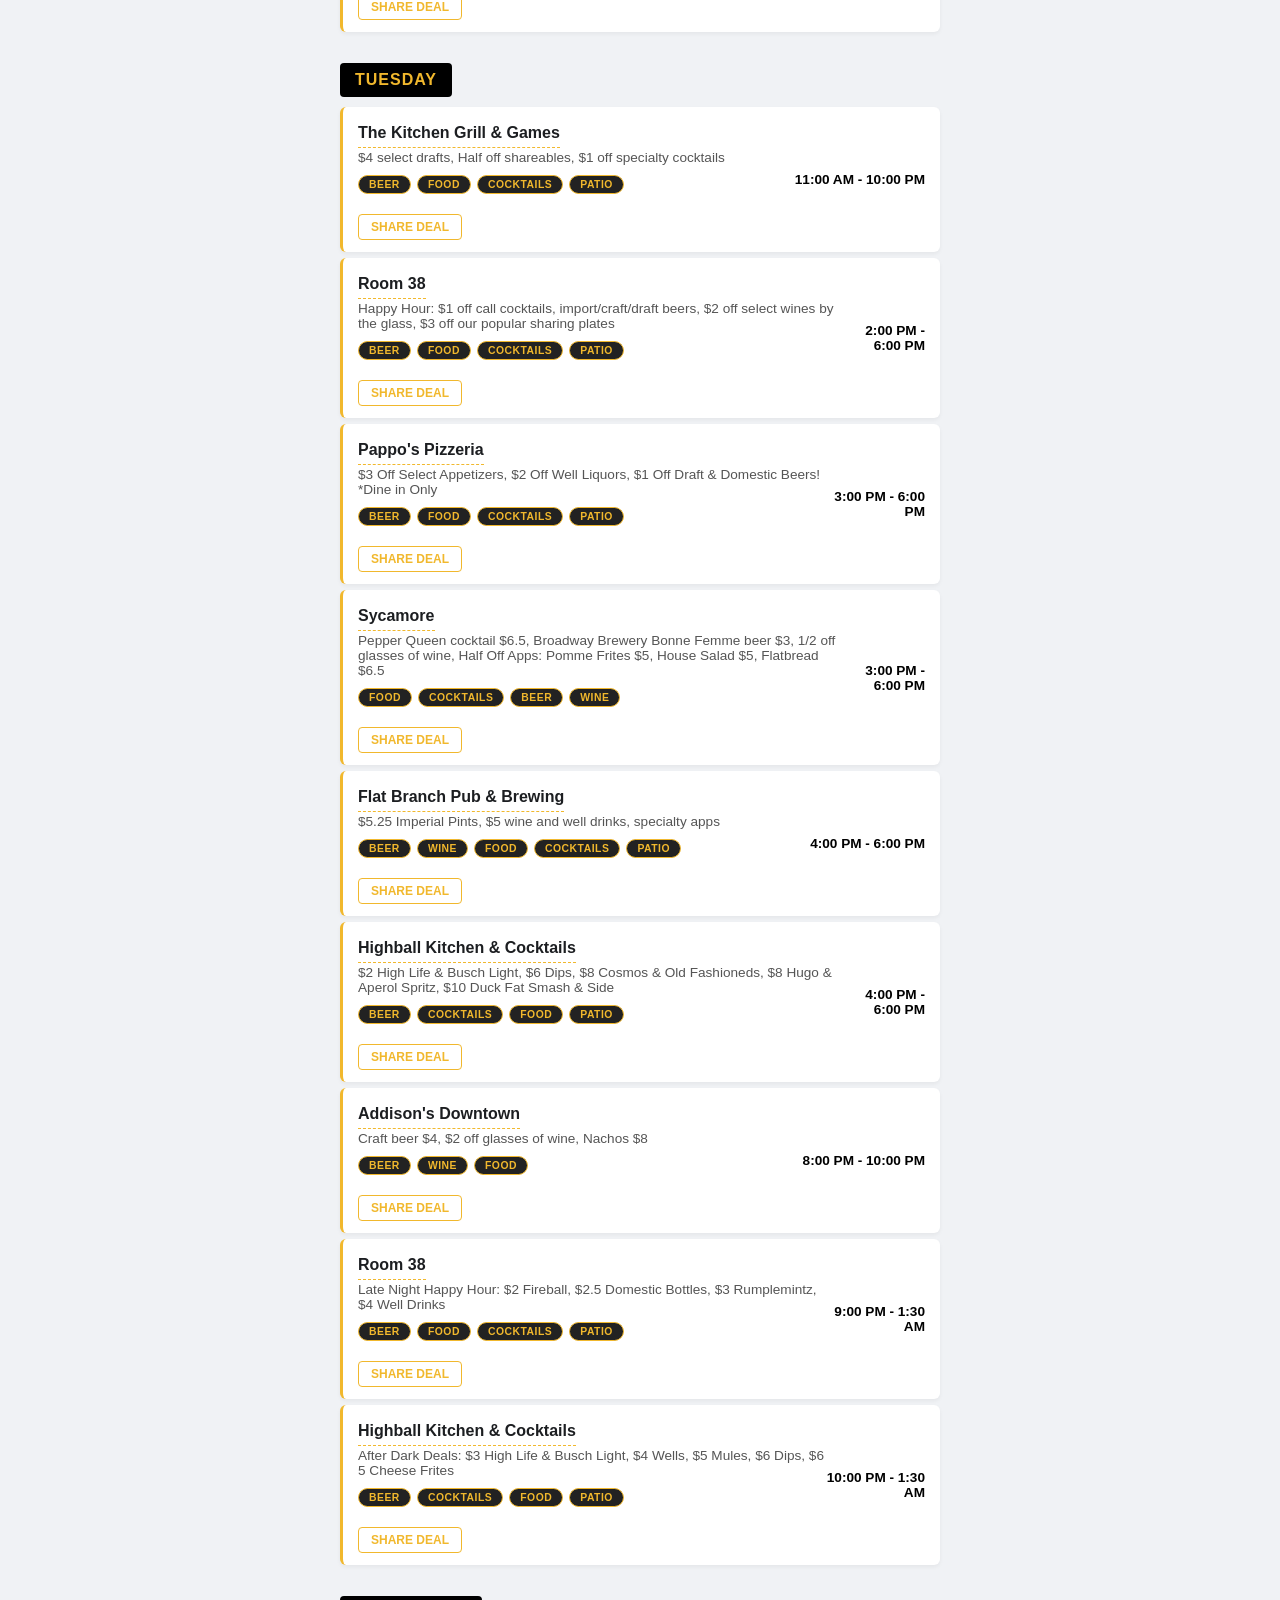
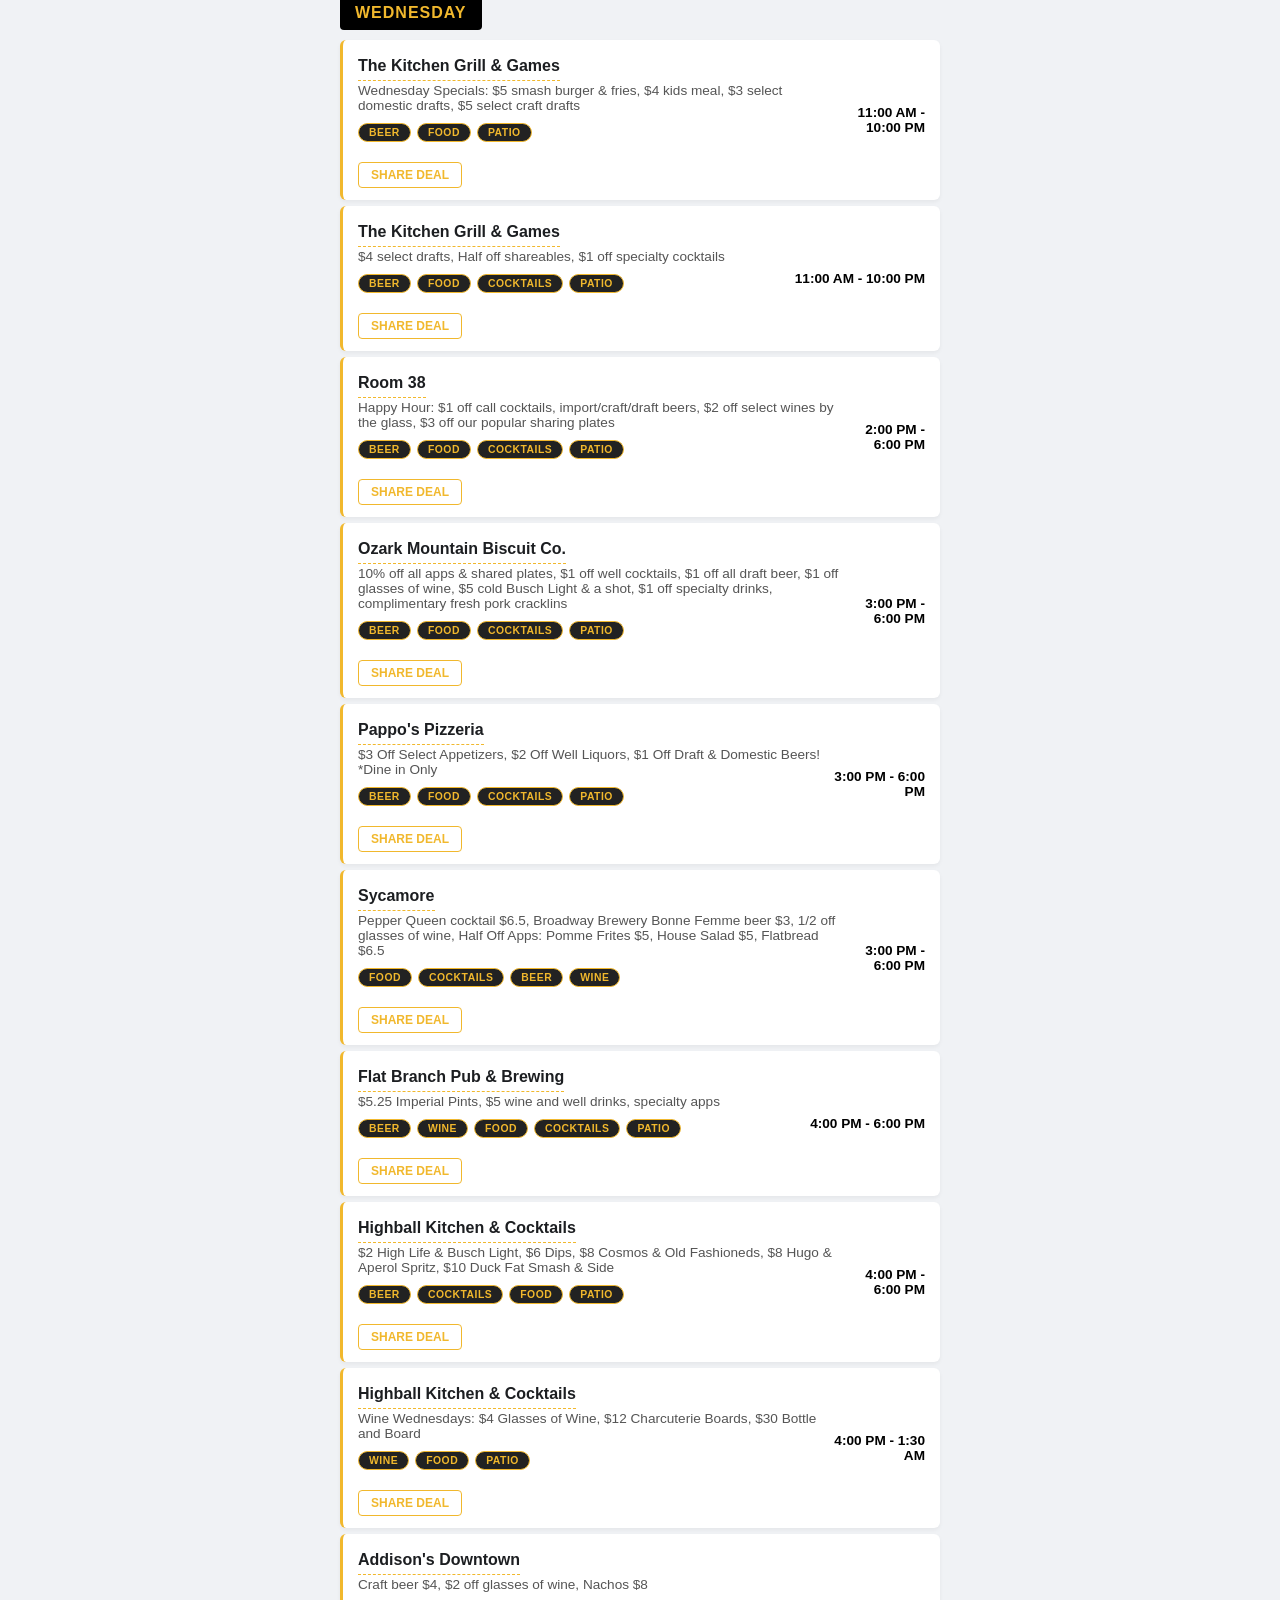
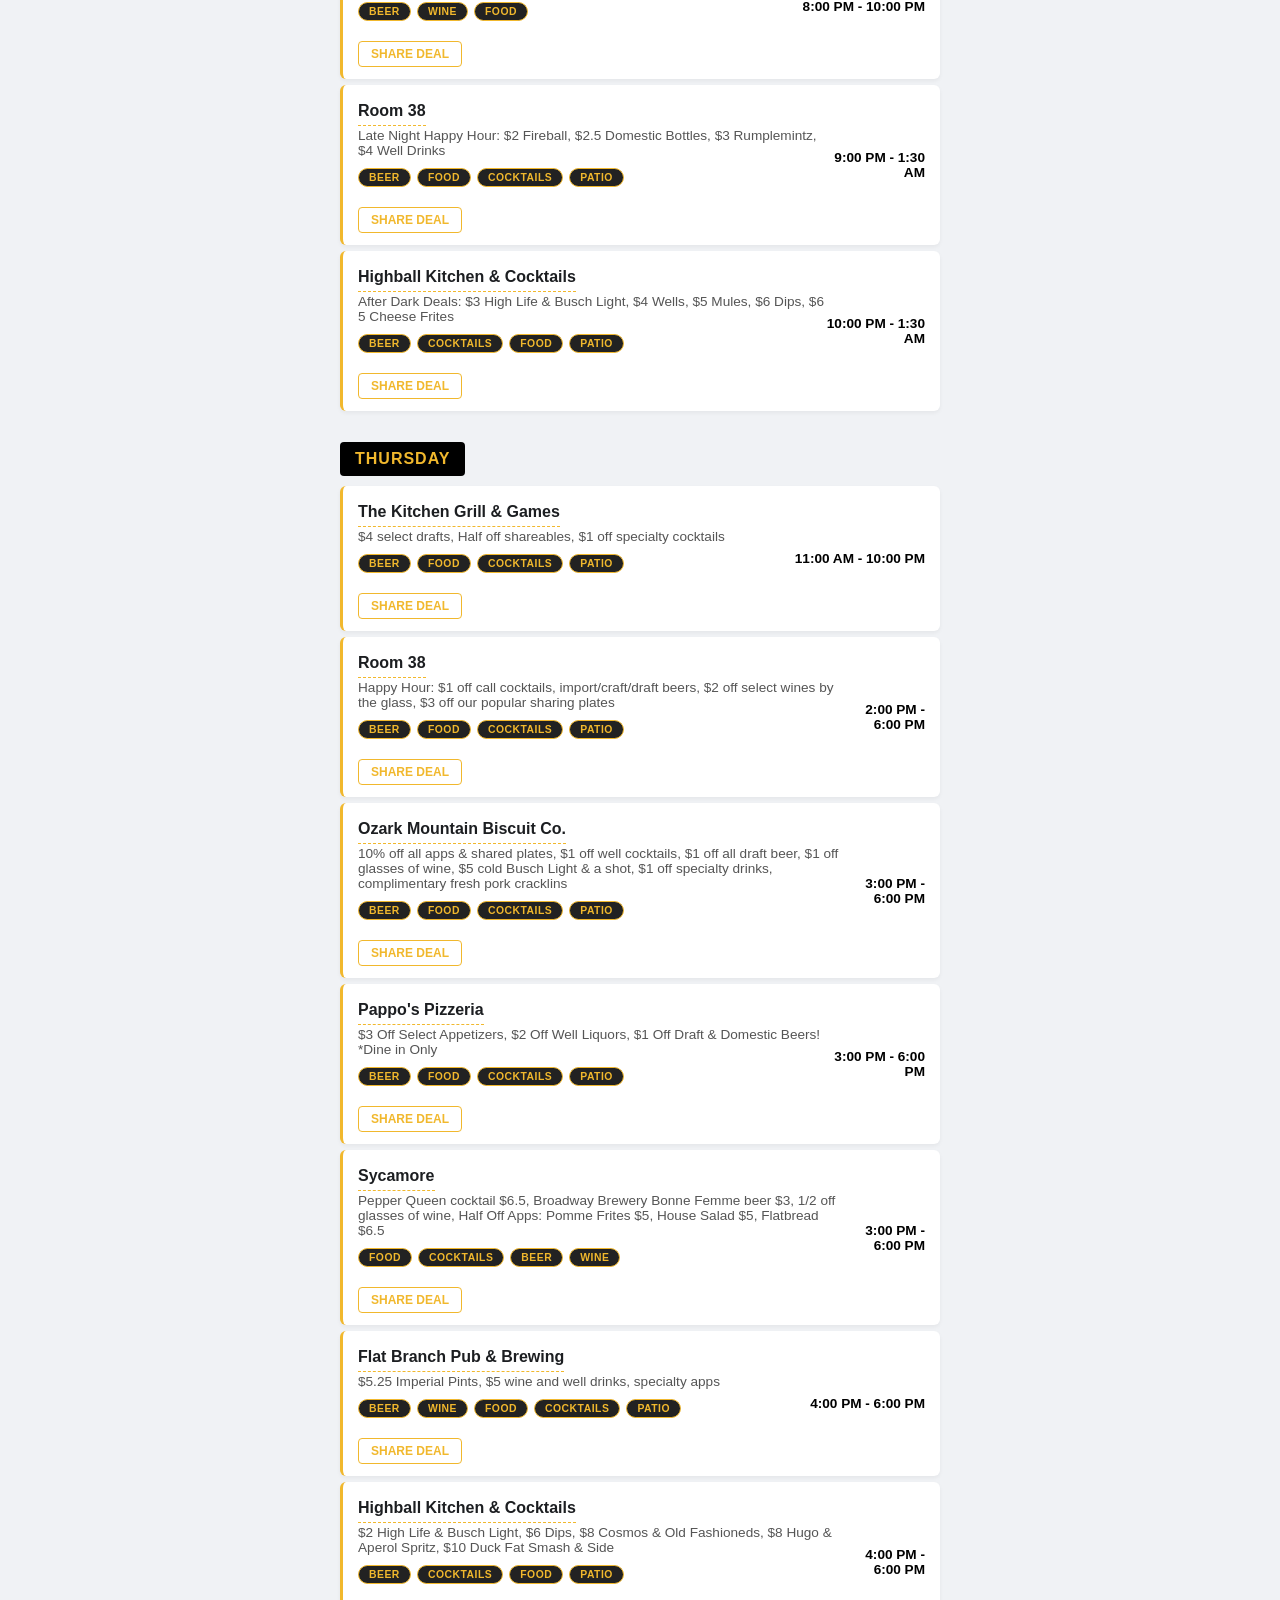
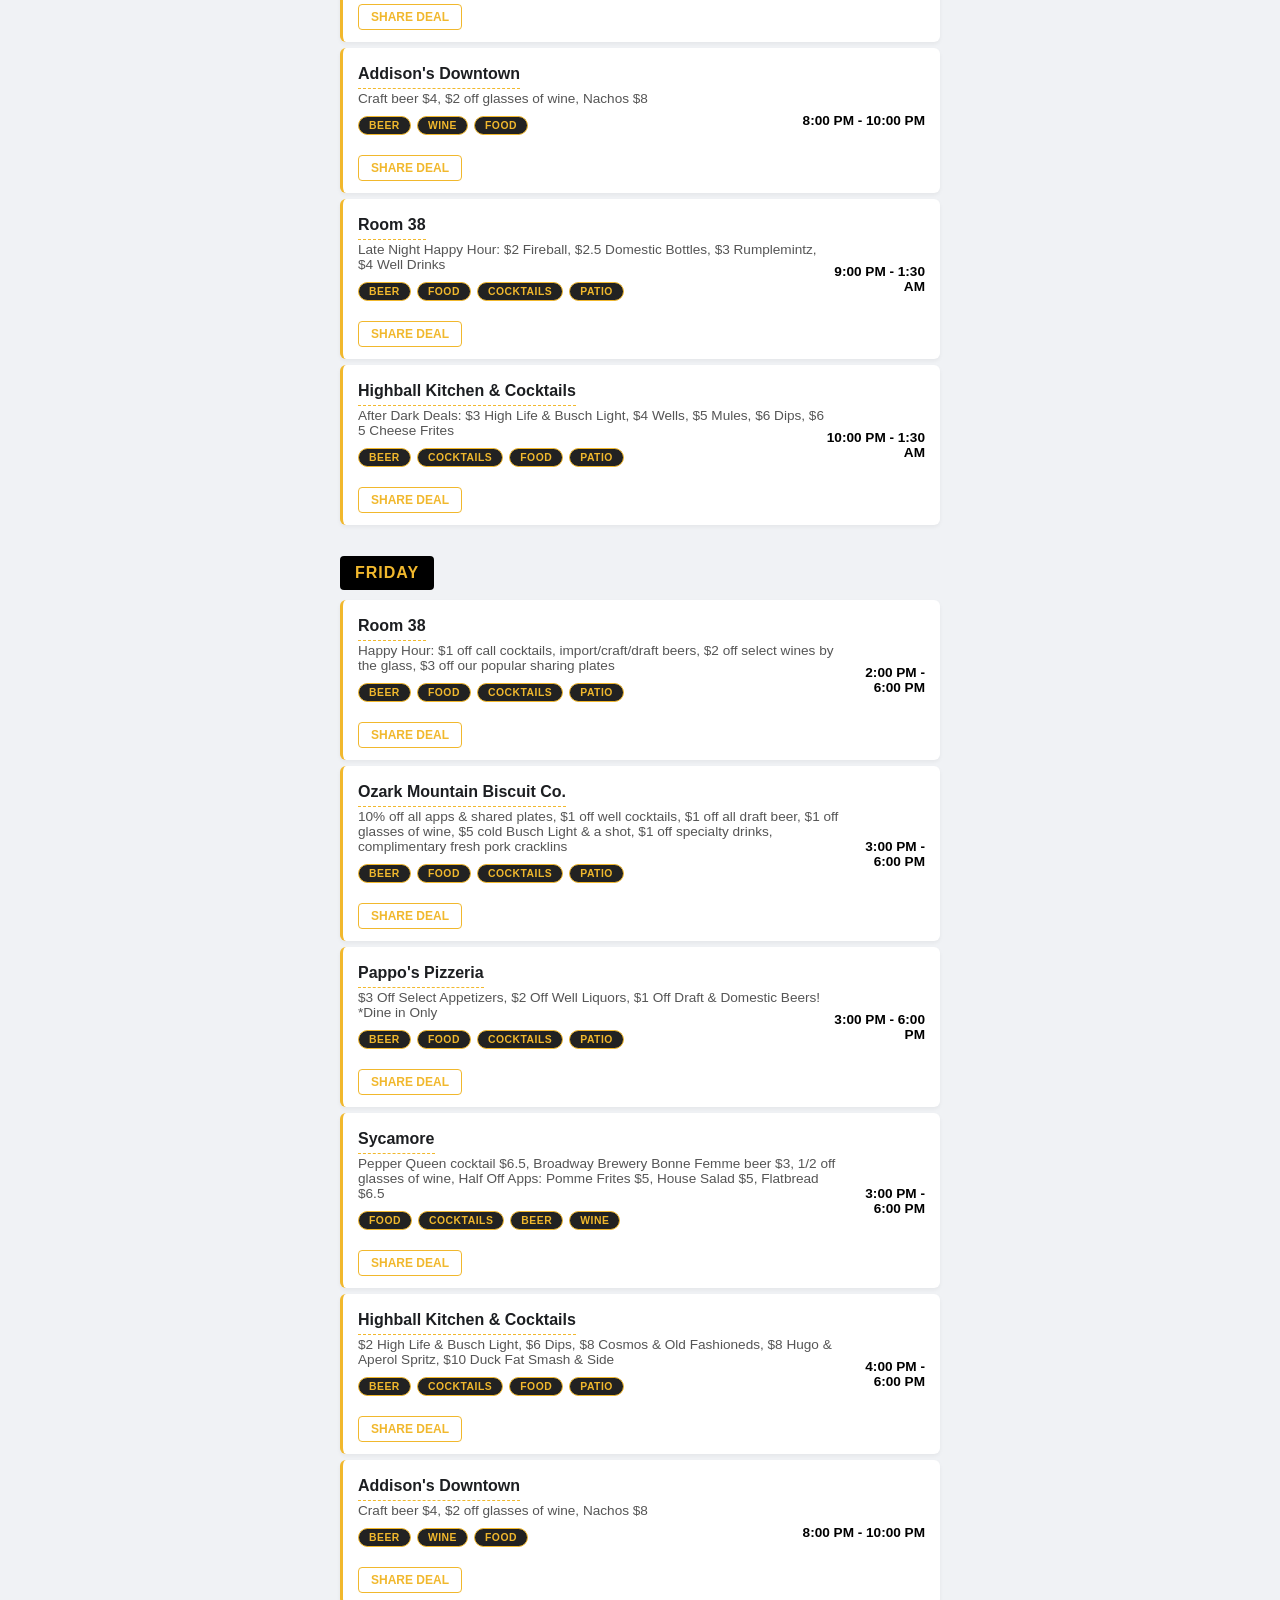
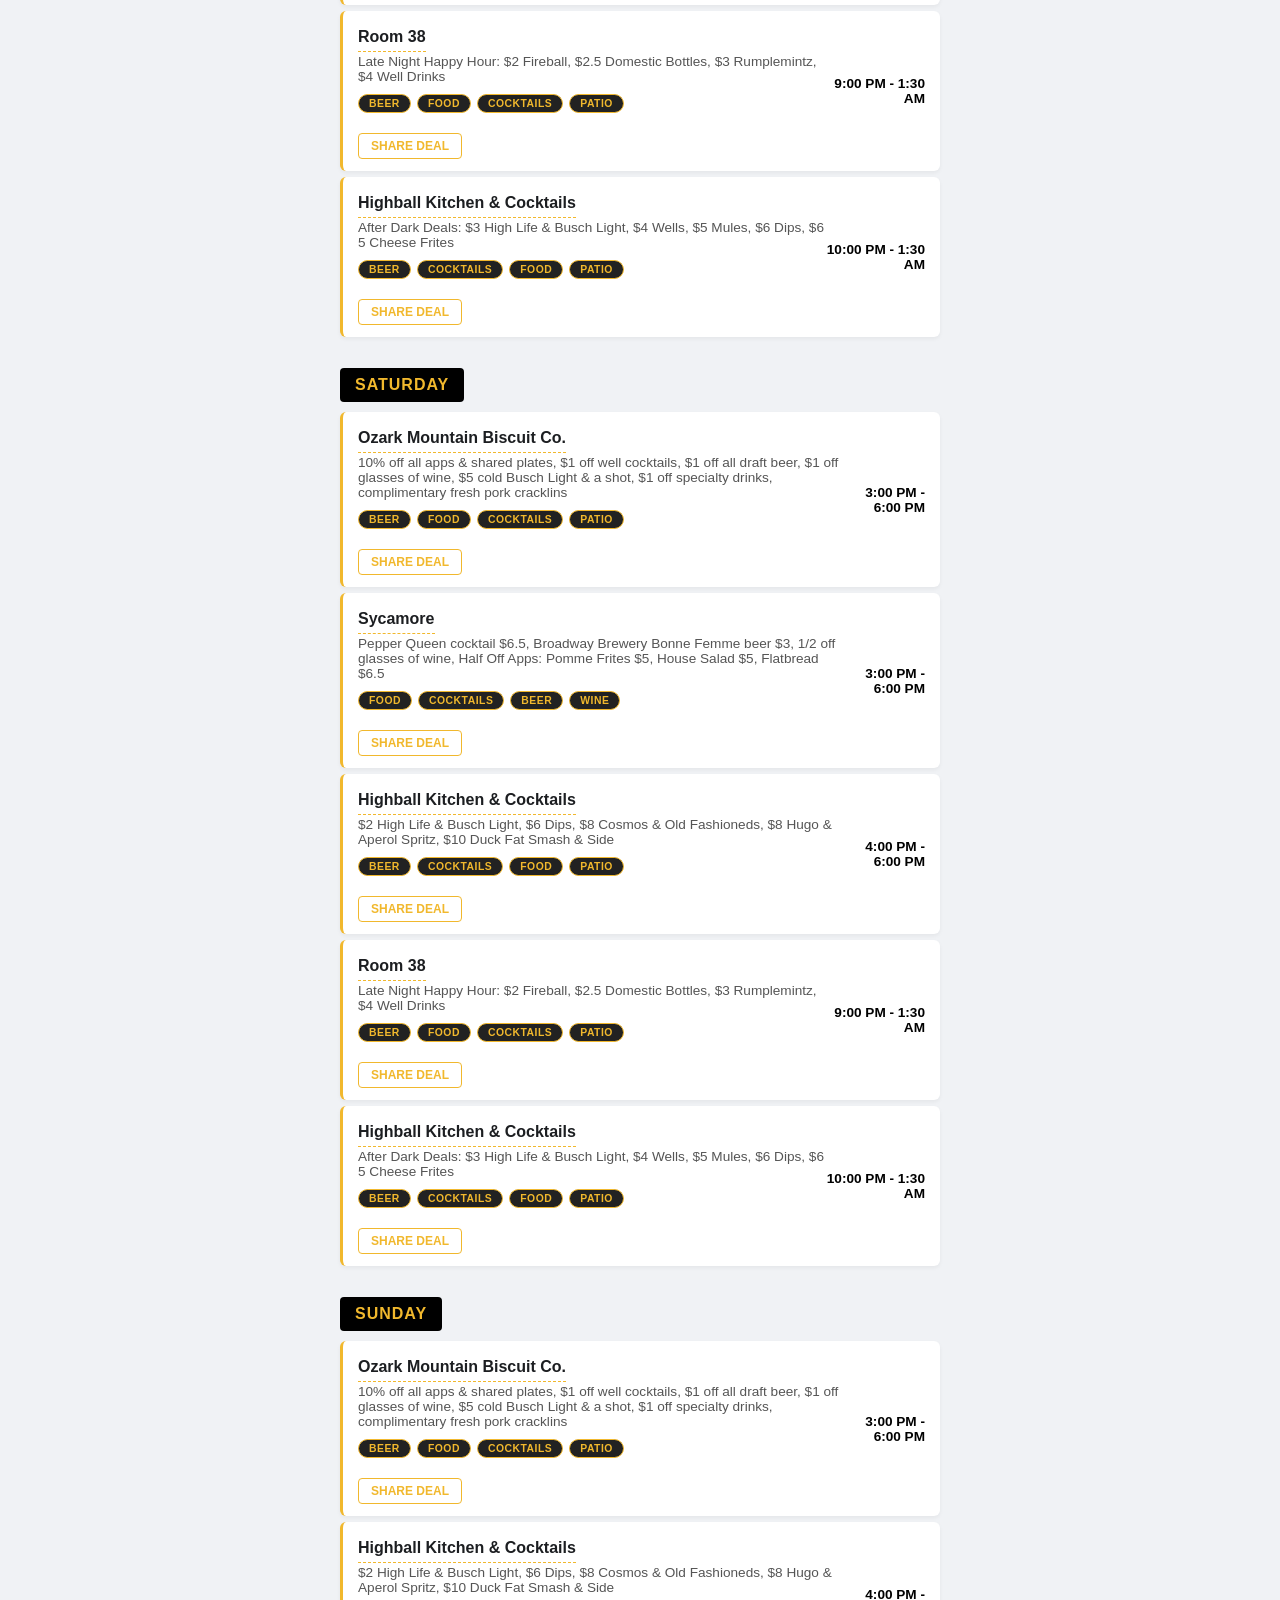
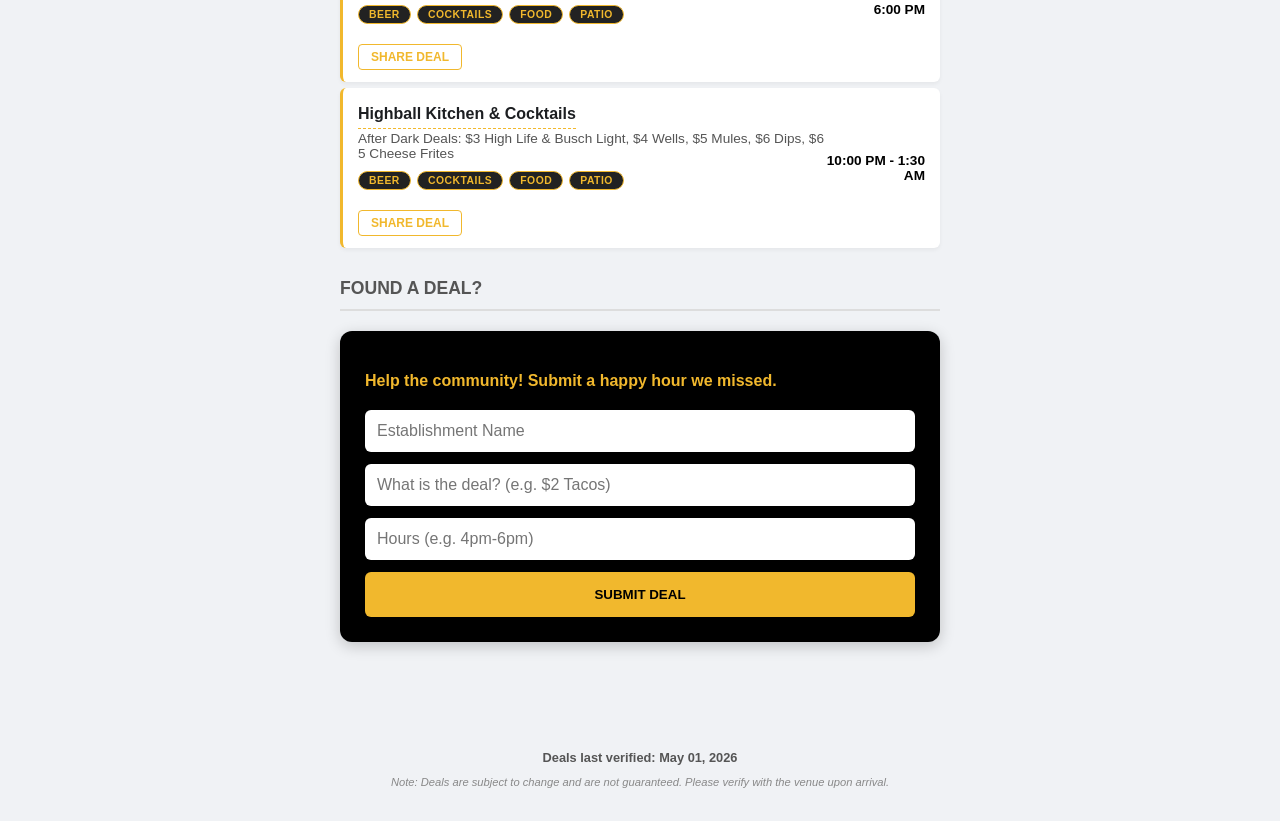
==== commit 70758eaf: "Add files via upload" ====
--- a/index.html
+++ b/index.html
@@ -92,10 +92,10 @@
         </section>
     </main>
 
-    <footer>
-        <p id="update-date">Loading verification date...</p>
-        <p>© 2026 CoMo Happy Hour Finder</p>
-    </footer>
+<footer>
+    <p id="update-date">Deals last verified: --</p>
+    <p class="disclaimer">Note: Deals are subject to change and are not guaranteed. Please verify with the venue upon arrival.</p>
+</footer>
 
     <script src="script.js"></script>
 </body>
--- a/style.css
+++ b/style.css
@@ -203,6 +203,15 @@
     color: #000;
 }
 
+.disclaimer {
+    font-size: 0.7rem;
+    color: #888;
+    max-width: 80%;
+    margin: 10px auto 0;
+    line-height: 1.4;
+    font-style: italic;
+}
+
 .filter-btn {
     background: transparent;
     color: #F1B82D;
